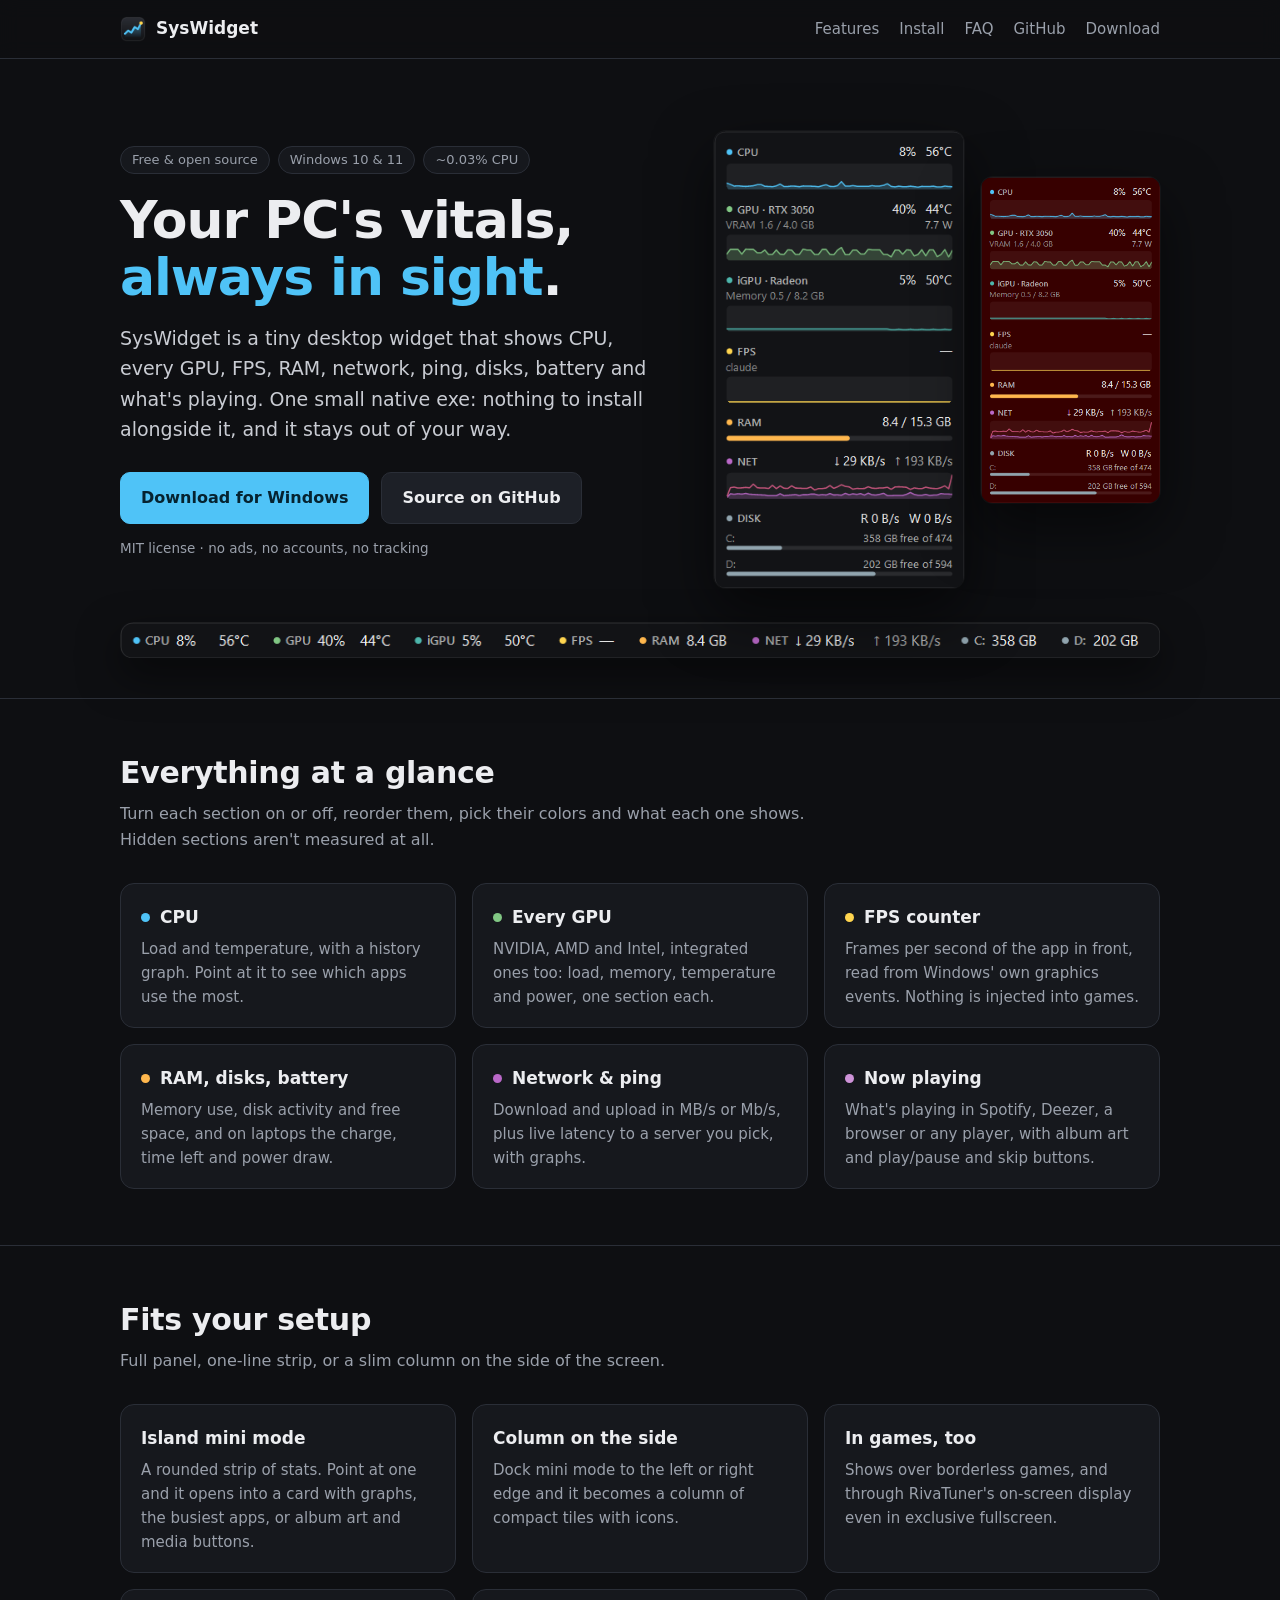
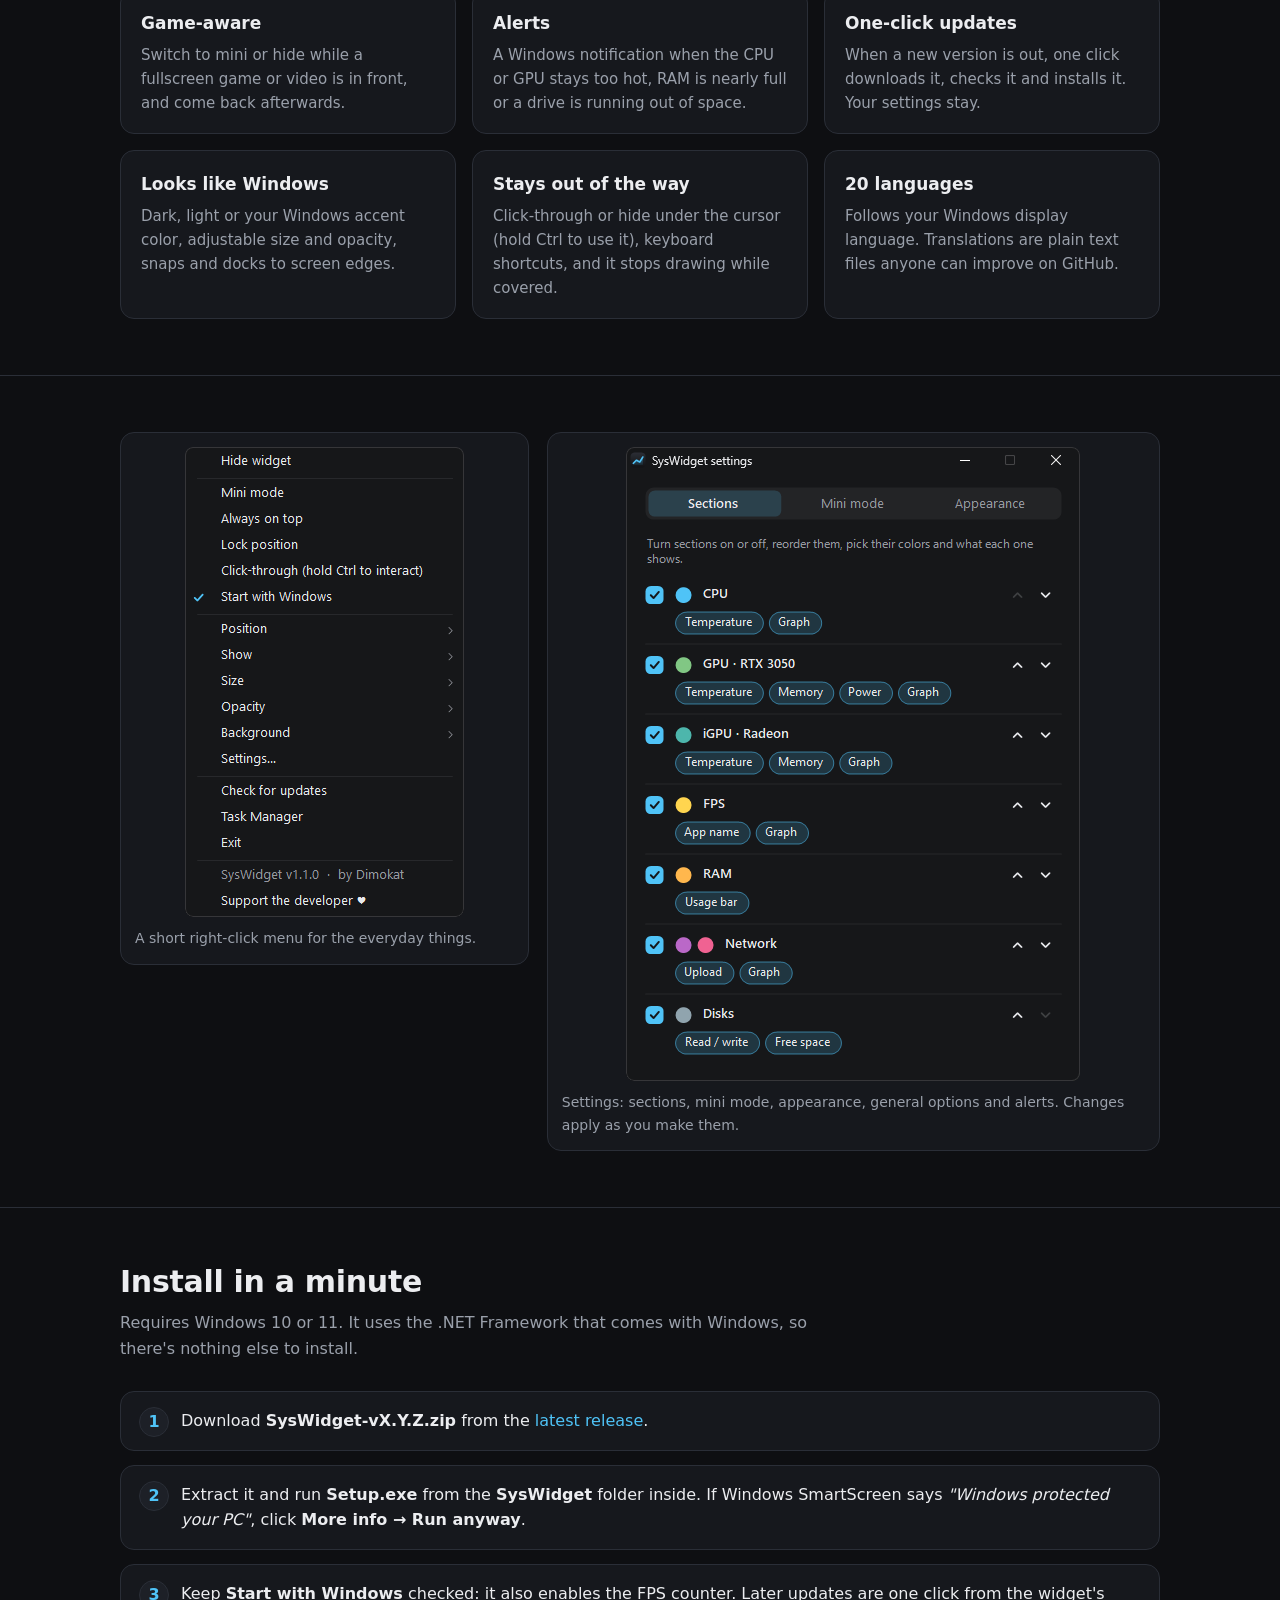
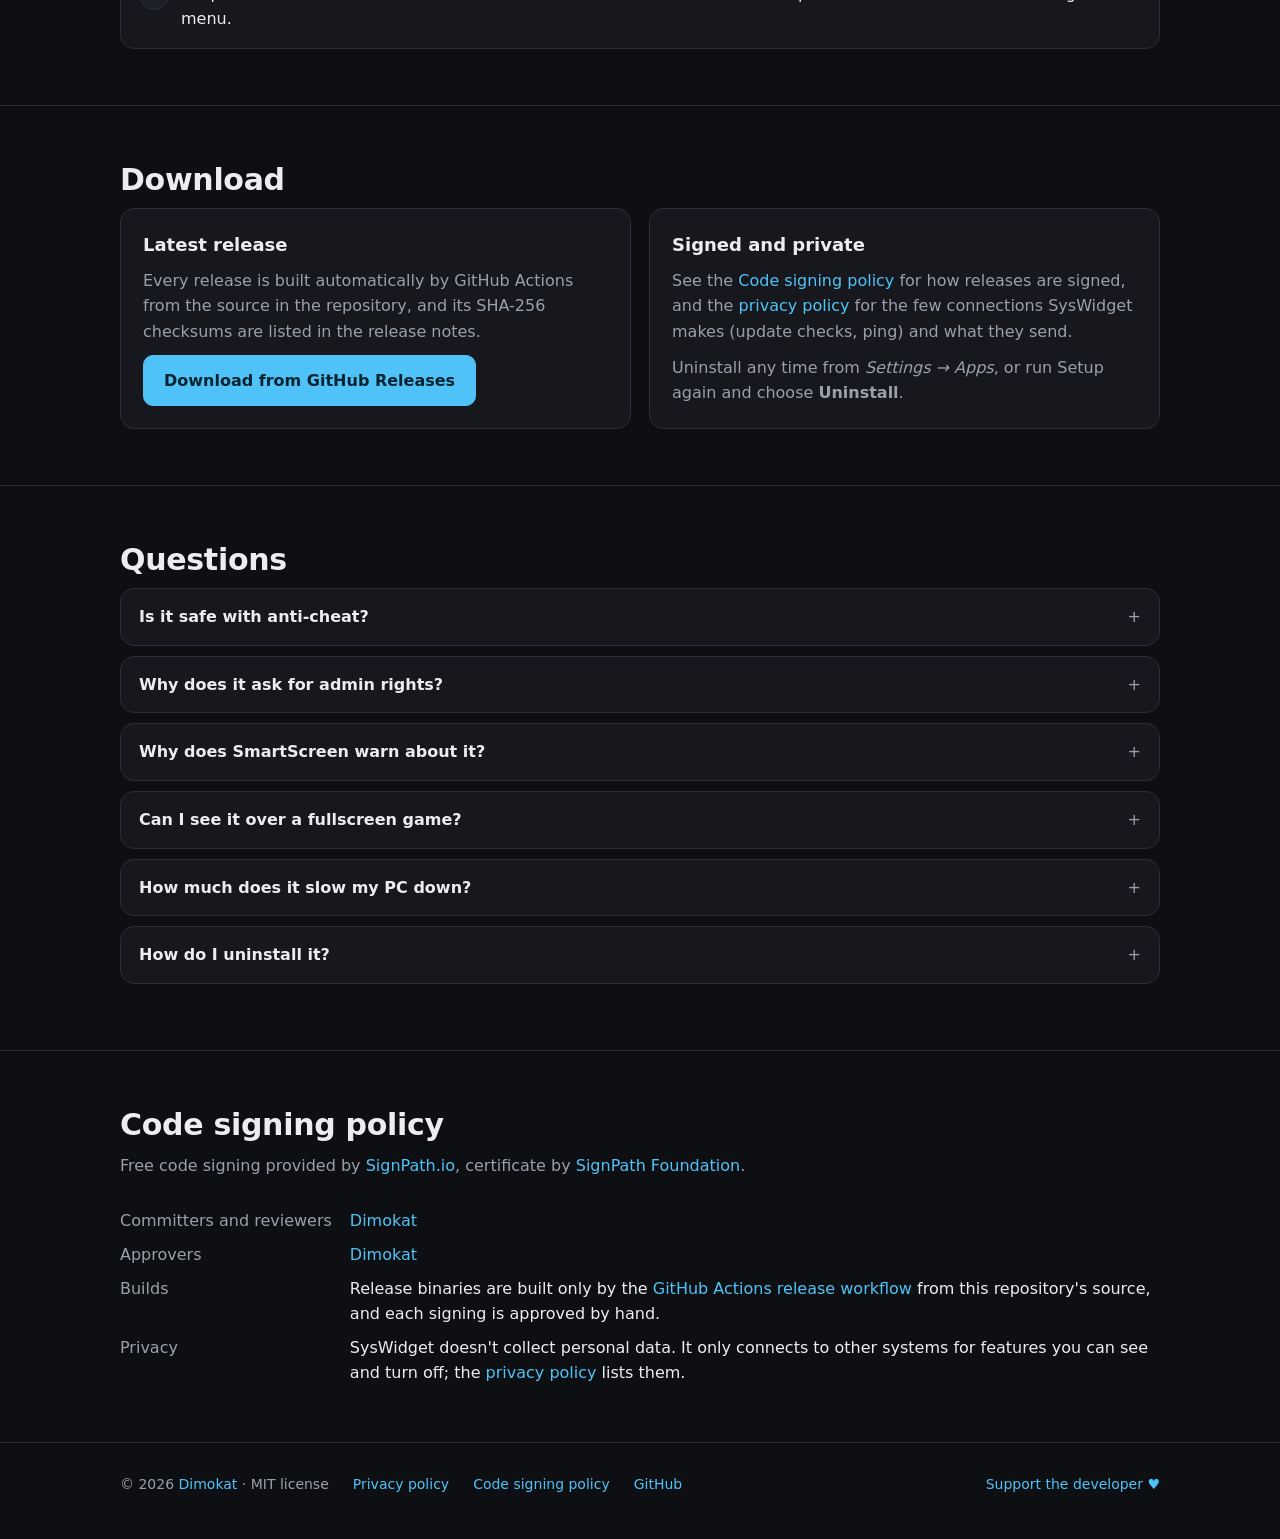
==== docs/index.html @ 56e91a50 "Add a homepage with privacy and code signing policies; drop the Defender note from the README - docs" ====
<!doctype html>
<html lang="en">
<head>
<meta charset="utf-8">
<meta name="viewport" content="width=device-width, initial-scale=1">
<title>SysWidget – free system monitor widget for Windows (CPU, GPU, FPS, RAM)</title>
<meta name="description" content="SysWidget is a free, open-source desktop widget for Windows 10 and 11 that shows CPU, every GPU, FPS, RAM, network, ping, disks, battery and what's playing. One small native exe, about 0.03% CPU.">
<link rel="canonical" href="https://dimokat.github.io/SysWidget/">
<link rel="icon" href="favicon.ico">
<meta property="og:type" content="website">
<meta property="og:site_name" content="SysWidget">
<meta property="og:title" content="SysWidget – free system monitor widget for Windows">
<meta property="og:description" content="CPU, GPU, FPS, RAM, network, ping, disks, battery and now playing in a tiny native widget. Free and open source.">
<meta property="og:url" content="https://dimokat.github.io/SysWidget/">
<meta property="og:image" content="https://dimokat.github.io/SysWidget/widget.png">
<meta name="twitter:card" content="summary_large_image">
<link rel="stylesheet" href="site.css">
<script type="application/ld+json">
{
  "@context": "https://schema.org",
  "@type": "SoftwareApplication",
  "name": "SysWidget",
  "description": "A free, open-source system monitor widget for Windows that shows CPU, GPU, FPS, RAM, network, ping, disks, battery and now playing.",
  "applicationCategory": "UtilitiesApplication",
  "operatingSystem": "Windows 10, Windows 11",
  "url": "https://dimokat.github.io/SysWidget/",
  "downloadUrl": "https://github.com/Dimokat/SysWidget/releases/latest",
  "softwareHelp": "https://github.com/Dimokat/SysWidget#readme",
  "license": "https://opensource.org/licenses/MIT",
  "author": { "@type": "Person", "name": "Dimokat", "url": "https://github.com/Dimokat" },
  "offers": { "@type": "Offer", "price": "0", "priceCurrency": "USD" },
  "image": "https://dimokat.github.io/SysWidget/widget.png"
}
</script>
</head>
<body>

<header class="top">
  <div class="wrap">
    <a class="brand" href="#"><img src="favicon.ico" alt="">SysWidget</a>
    <nav>
      <a href="#features">Features</a>
      <a class="opt" href="#install">Install</a>
      <a class="opt" href="#faq">FAQ</a>
      <a href="https://github.com/Dimokat/SysWidget">GitHub</a>
      <a href="#download">Download</a>
    </nav>
  </div>
</header>

<main>
<div class="hero">
  <div class="wrap">
    <div>
      <div class="eyebrow"><span>Free &amp; open source</span><span>Windows 10 &amp; 11</span><span>~0.03% CPU</span></div>
      <h1>Your PC's vitals, <em>always in sight</em>.</h1>
      <p class="lead">SysWidget is a tiny desktop widget that shows CPU, every GPU, FPS, RAM, network, ping, disks, battery and what's playing. One small native exe: nothing to install alongside it, and it stays out of your way.</p>
      <div class="cta">
        <a class="btn primary" href="https://github.com/Dimokat/SysWidget/releases/latest">Download for Windows</a>
        <a class="btn" href="https://github.com/Dimokat/SysWidget">Source on GitHub</a>
      </div>
      <p class="small" style="margin-top:14px">MIT license · no ads, no accounts, no tracking</p>
    </div>
    <div class="shots">
      <img class="a" src="widget.png" alt="SysWidget showing CPU, two GPUs, FPS, RAM, network and disks">
      <img class="b" src="widget-accent.png" alt="SysWidget using the Windows accent color as its background">
    </div>
  </div>
  <div class="wrap strip"><img src="mini.png" alt="Mini mode: all stats on a single line"></div>
</div>

<section id="features">
  <div class="wrap">
    <h2>Everything at a glance</h2>
    <p class="sub">Turn each section on or off, reorder them, pick their colors and what each one shows. Hidden sections aren't measured at all.</p>
    <div class="grid">
      <div class="card"><h3><span class="dot" style="background:var(--cpu)"></span>CPU</h3><p>Load and temperature, with a history graph. Point at it to see which apps use the most.</p></div>
      <div class="card"><h3><span class="dot" style="background:var(--gpu)"></span>Every GPU</h3><p>NVIDIA, AMD and Intel, integrated ones too: load, memory, temperature and power, one section each.</p></div>
      <div class="card"><h3><span class="dot" style="background:var(--fps)"></span>FPS counter</h3><p>Frames per second of the app in front, read from Windows' own graphics events. Nothing is injected into games.</p></div>
      <div class="card"><h3><span class="dot" style="background:var(--ram)"></span>RAM, disks, battery</h3><p>Memory use, disk activity and free space, and on laptops the charge, time left and power draw.</p></div>
      <div class="card"><h3><span class="dot" style="background:var(--net)"></span>Network &amp; ping</h3><p>Download and upload in MB/s or Mb/s, plus live latency to a server you pick, with graphs.</p></div>
      <div class="card"><h3><span class="dot" style="background:var(--media)"></span>Now playing</h3><p>What's playing in Spotify, Deezer, a browser or any player, with album art and play/pause and skip buttons.</p></div>
    </div>
  </div>
</section>

<section>
  <div class="wrap">
    <h2>Fits your setup</h2>
    <p class="sub">Full panel, one-line strip, or a slim column on the side of the screen.</p>
    <div class="grid">
      <div class="card"><h3>Island mini mode</h3><p>A rounded strip of stats. Point at one and it opens into a card with graphs, the busiest apps, or album art and media buttons.</p></div>
      <div class="card"><h3>Column on the side</h3><p>Dock mini mode to the left or right edge and it becomes a column of compact tiles with icons.</p></div>
      <div class="card"><h3>In games, too</h3><p>Shows over borderless games, and through RivaTuner's on-screen display even in exclusive fullscreen.</p></div>
      <div class="card"><h3>Game-aware</h3><p>Switch to mini or hide while a fullscreen game or video is in front, and come back afterwards.</p></div>
      <div class="card"><h3>Alerts</h3><p>A Windows notification when the CPU or GPU stays too hot, RAM is nearly full or a drive is running out of space.</p></div>
      <div class="card"><h3>One-click updates</h3><p>When a new version is out, one click downloads it, checks it and installs it. Your settings stay.</p></div>
      <div class="card"><h3>Looks like Windows</h3><p>Dark, light or your Windows accent color, adjustable size and opacity, snaps and docks to screen edges.</p></div>
      <div class="card"><h3>Stays out of the way</h3><p>Click-through or hide under the cursor (hold Ctrl to use it), keyboard shortcuts, and it stops drawing while covered.</p></div>
      <div class="card"><h3>20 languages</h3><p>Follows your Windows display language. Translations are plain text files anyone can improve on GitHub.</p></div>
    </div>
  </div>
</section>

<section>
  <div class="wrap gallery">
    <figure><img src="menu.png" alt="SysWidget's right-click menu"><figcaption>A short right-click menu for the everyday things.</figcaption></figure>
    <figure><img src="settings.png" alt="SysWidget settings: section order, colors and details"><figcaption>Settings: sections, mini mode, appearance, general options and alerts. Changes apply as you make them.</figcaption></figure>
  </div>
</section>

<section id="install">
  <div class="wrap">
    <h2>Install in a minute</h2>
    <p class="sub">Requires Windows 10 or 11. It uses the .NET Framework that comes with Windows, so there's nothing else to install.</p>
    <ol class="steps">
      <li>Download <b>SysWidget-vX.Y.Z.zip</b> from the <a href="https://github.com/Dimokat/SysWidget/releases/latest">latest release</a>.</li>
      <li>Extract it and run <b>Setup.exe</b> from the <b>SysWidget</b> folder inside. If Windows SmartScreen says <i>"Windows protected your PC"</i>, click <b>More info → Run anyway</b>.</li>
      <li>Keep <b>Start with Windows</b> checked: it also enables the FPS counter. Later updates are one click from the widget's menu.</li>
    </ol>
  </div>
</section>

<section id="download">
  <div class="wrap">
    <h2>Download</h2>
    <div class="download">
      <div class="box">
        <h3>Latest release</h3>
        <p>Every release is built automatically by GitHub Actions from the source in the repository, and its SHA-256 checksums are listed in the release notes.</p>
        <p><a class="btn primary" href="https://github.com/Dimokat/SysWidget/releases/latest">Download from GitHub Releases</a></p>
      </div>
      <div class="box">
        <h3>Signed and private</h3>
        <p>See the <a href="#code-signing-policy">Code signing policy</a> for how releases are signed, and the <a href="privacy.html">privacy policy</a> for the few connections SysWidget makes (update checks, ping) and what they send.</p>
        <p>Uninstall any time from <i>Settings → Apps</i>, or run Setup again and choose <b>Uninstall</b>.</p>
      </div>
    </div>
  </div>
</section>

<section id="faq">
  <div class="wrap">
    <h2>Questions</h2>
    <details><summary>Is it safe with anti-cheat?</summary><p>Yes. SysWidget never injects anything into games. The FPS counter reads the same Windows graphics events that Microsoft's PresentMon uses, and the in-game display goes through RivaTuner, which draws it.</p></details>
    <details><summary>Why does it ask for admin rights?</summary><p>Only the FPS counter needs them: Windows allows reading graphics events only for programs running as admin. With <b>Start with Windows</b> on, it starts through a scheduled task with highest privileges, so there's no prompt at sign-in.</p></details>
    <details><summary>Why does SmartScreen warn about it?</summary><p>SmartScreen warns about new downloads until they build up reputation or are code-signed. All the source code and the automated build are public on GitHub.</p></details>
    <details><summary>Can I see it over a fullscreen game?</summary><p>Over borderless or windowed fullscreen games, yes, with <b>Always on top</b>. For exclusive fullscreen, turn on <b>Show in games through RivaTuner</b> in Settings: it hands your stats to RivaTuner Statistics Server, which shows them in the game.</p></details>
    <details><summary>How much does it slow my PC down?</summary><p>About 0.03% CPU. It reads Windows' own performance counters, measures only what's shown, slows down on battery and stops drawing while it's covered.</p></details>
    <details><summary>How do I uninstall it?</summary><p>From <i>Settings → Apps</i> in Windows, or run Setup.exe again and choose <b>Uninstall</b>. You can also remove your settings there.</p></details>
  </div>
</section>

<section id="code-signing-policy" class="policy">
  <div class="wrap">
    <h2>Code signing policy</h2>
    <p class="sub">Free code signing provided by <a href="https://signpath.io">SignPath.io</a>, certificate by <a href="https://signpath.org">SignPath Foundation</a>.</p>
    <dl>
      <dt>Committers and reviewers</dt><dd><a href="https://github.com/Dimokat">Dimokat</a></dd>
      <dt>Approvers</dt><dd><a href="https://github.com/Dimokat">Dimokat</a></dd>
      <dt>Builds</dt><dd>Release binaries are built only by the <a href="https://github.com/Dimokat/SysWidget/blob/main/.github/workflows/release.yml">GitHub Actions release workflow</a> from this repository's source, and each signing is approved by hand.</dd>
      <dt>Privacy</dt><dd>SysWidget doesn't collect personal data. It only connects to other systems for features you can see and turn off; the <a href="privacy.html">privacy policy</a> lists them.</dd>
    </dl>
  </div>
</section>
</main>

<footer>
  <div class="wrap">
    <span>© 2026 <a href="https://github.com/Dimokat">Dimokat</a> · MIT license</span>
    <a href="privacy.html">Privacy policy</a>
    <a href="#code-signing-policy">Code signing policy</a>
    <a href="https://github.com/Dimokat/SysWidget">GitHub</a>
    <a class="sp" href="https://send.monobank.ua/jar/125L2LfHgy">Support the developer ♥</a>
  </div>
</footer>

</body>
</html>
---- docs/site.css ----
/* SysWidget homepage. No external fonts, scripts or trackers: everything is in this repo. */
:root {
  --bg: #0e0f12;
  --panel: #16181d;
  --raised: #1d2027;
  --line: #2a2e37;
  --ink: #ecedf0;
  --dim: #9aa0ab;
  --accent: #4fc3f7;
  --accent-ink: #062330;
  --cpu: #4fc3f7; --gpu: #81c784; --ram: #ffb74d; --net: #ba68c8; --fps: #ffd54f; --media: #ce93d8;
  --radius: 14px;
  --font: "Segoe UI Variable Text", "Segoe UI", system-ui, -apple-system, "Helvetica Neue", Arial, sans-serif;
  --display: "Segoe UI Variable Display", "Segoe UI", system-ui, -apple-system, "Helvetica Neue", Arial, sans-serif;
}
* { box-sizing: border-box; }
html { scroll-behavior: smooth; }
body { margin: 0; background: var(--bg); color: var(--ink); font: 16px/1.6 var(--font); -webkit-font-smoothing: antialiased; }
a { color: var(--accent); text-decoration: none; }
a:hover { text-decoration: underline; }
img { max-width: 100%; height: auto; display: block; }
code { font: 0.92em Consolas, "Cascadia Mono", monospace; background: var(--raised); border: 1px solid var(--line); border-radius: 6px; padding: 0.05em 0.35em; }
.wrap { max-width: 1080px; margin: 0 auto; padding: 0 20px; }

/* top bar */
.top { position: sticky; top: 0; z-index: 5; background: rgba(14, 15, 18, 0.86); backdrop-filter: blur(10px); border-bottom: 1px solid var(--line); }
.top .wrap { display: flex; align-items: center; gap: 22px; height: 58px; }
.brand { display: flex; align-items: center; gap: 10px; color: var(--ink); font-weight: 600; font-size: 17px; }
.brand:hover { text-decoration: none; }
.brand img { width: 26px; height: 26px; }
.top nav { margin-left: auto; display: flex; gap: 20px; font-size: 15px; }
.top nav a { color: var(--dim); }
.top nav a:hover { color: var(--ink); text-decoration: none; }

/* hero */
.hero { padding: 72px 0 40px; }
.hero .wrap { display: grid; grid-template-columns: 1.1fr 0.9fr; gap: 48px; align-items: center; }
.eyebrow { display: inline-flex; gap: 8px; flex-wrap: wrap; font-size: 13px; color: var(--dim); margin-bottom: 18px; }
.eyebrow span { border: 1px solid var(--line); border-radius: 999px; padding: 3px 11px; background: var(--panel); }
h1 { font: 700 clamp(34px, 5vw, 52px)/1.08 var(--display); margin: 0 0 18px; letter-spacing: -0.02em; }
h1 em { font-style: normal; color: var(--accent); }
.lead { font-size: 19px; color: #c9ccd3; margin: 0 0 28px; max-width: 34em; }
.cta { display: flex; gap: 12px; flex-wrap: wrap; align-items: center; }
.btn { display: inline-flex; align-items: center; gap: 9px; padding: 12px 20px; border-radius: 10px; font-weight: 600; border: 1px solid var(--line); color: var(--ink); background: var(--raised); }
.btn:hover { text-decoration: none; border-color: #3a3f4b; }
.btn.primary { background: var(--accent); color: var(--accent-ink); border-color: var(--accent); }
.btn.primary:hover { background: #74d0f9; }
.small { font-size: 13.5px; color: var(--dim); }
.shots { position: relative; display: flex; gap: 4%; align-items: flex-start; justify-content: center; }
.shots img { border-radius: 12px; box-shadow: 0 24px 60px rgba(0, 0, 0, 0.55), 0 0 0 1px rgba(255, 255, 255, 0.04); }
.shots .a { width: 56%; min-width: 0; }
.shots .b { width: 40%; min-width: 0; margin-top: 46px; }
.hero .wrap.strip { display: block; margin-top: 34px; }
.strip img { width: 100%; border-radius: 10px; box-shadow: 0 16px 40px rgba(0, 0, 0, 0.5); }

/* sections */
section { padding: 56px 0; border-top: 1px solid var(--line); }
h2 { font: 650 30px/1.2 var(--display); margin: 0 0 10px; letter-spacing: -0.01em; }
.sub { color: var(--dim); margin: 0 0 30px; max-width: 46em; }
.grid { display: grid; grid-template-columns: repeat(3, 1fr); gap: 16px; }
.card { background: var(--panel); border: 1px solid var(--line); border-radius: var(--radius); padding: 20px 20px 18px; }
.card h3 { margin: 0 0 6px; font-size: 17px; display: flex; align-items: center; gap: 10px; }
.card p { margin: 0; color: var(--dim); font-size: 15px; }
.dot { width: 9px; height: 9px; border-radius: 50%; flex: none; }
.gallery { display: grid; grid-template-columns: 0.8fr 1.2fr; gap: 18px; align-items: start; }
.gallery figure { margin: 0; background: var(--panel); border: 1px solid var(--line); border-radius: var(--radius); padding: 14px; }
.gallery figcaption { color: var(--dim); font-size: 14px; margin-top: 10px; }
.gallery img { border-radius: 8px; margin: 0 auto; }
ol.steps { counter-reset: s; list-style: none; padding: 0; margin: 0; display: grid; gap: 14px; }
ol.steps li { counter-increment: s; background: var(--panel); border: 1px solid var(--line); border-radius: var(--radius); padding: 16px 18px 16px 60px; position: relative; }
ol.steps li::before { content: counter(s); position: absolute; left: 18px; top: 15px; width: 28px; height: 28px; border-radius: 50%; background: var(--raised); border: 1px solid var(--line); display: grid; place-items: center; font-weight: 700; color: var(--accent); }
.download { display: grid; grid-template-columns: 1fr 1fr; gap: 18px; }
.box { background: var(--panel); border: 1px solid var(--line); border-radius: var(--radius); padding: 22px; }
.box h3 { margin: 0 0 8px; font-size: 18px; }
.box p { margin: 0 0 10px; color: var(--dim); }
.box p:last-child { margin-bottom: 0; }
details { background: var(--panel); border: 1px solid var(--line); border-radius: var(--radius); padding: 0 18px; margin-bottom: 10px; }
summary { cursor: pointer; padding: 15px 0; font-weight: 600; list-style: none; }
summary::-webkit-details-marker { display: none; }
summary::after { content: "+"; float: right; color: var(--dim); font-weight: 400; }
details[open] summary::after { content: "\2212"; }
details p { margin: 0 0 16px; color: var(--dim); }
.policy dl { margin: 0; display: grid; grid-template-columns: max-content 1fr; gap: 8px 18px; }
.policy dt { color: var(--dim); }
.policy dd { margin: 0; }
footer { border-top: 1px solid var(--line); padding: 30px 0 44px; color: var(--dim); font-size: 14px; }
footer .wrap { display: flex; flex-wrap: wrap; gap: 10px 24px; align-items: center; }
footer .sp { margin-left: auto; }

/* privacy page */
.doc { max-width: 760px; padding: 56px 20px 40px; margin: 0 auto; }
.doc h1 { font-size: 38px; }
.doc h2 { font-size: 22px; margin-top: 34px; }
.doc p, .doc li { color: #c9ccd3; }
.doc ul { padding-left: 22px; }
.doc li { margin-bottom: 8px; }

@media (max-width: 860px) {
  .hero { padding-top: 44px; }
  .hero .wrap, .gallery, .download { grid-template-columns: 1fr; }
  .grid { grid-template-columns: 1fr 1fr; }
  .top nav a.opt { display: none; }
}
@media (max-width: 560px) {
  .grid { grid-template-columns: 1fr; }
  .top nav { gap: 14px; font-size: 14px; }
  .policy dl { grid-template-columns: 1fr; gap: 2px; }
  .policy dd { margin-bottom: 10px; }
  footer .sp { margin-left: 0; }
}
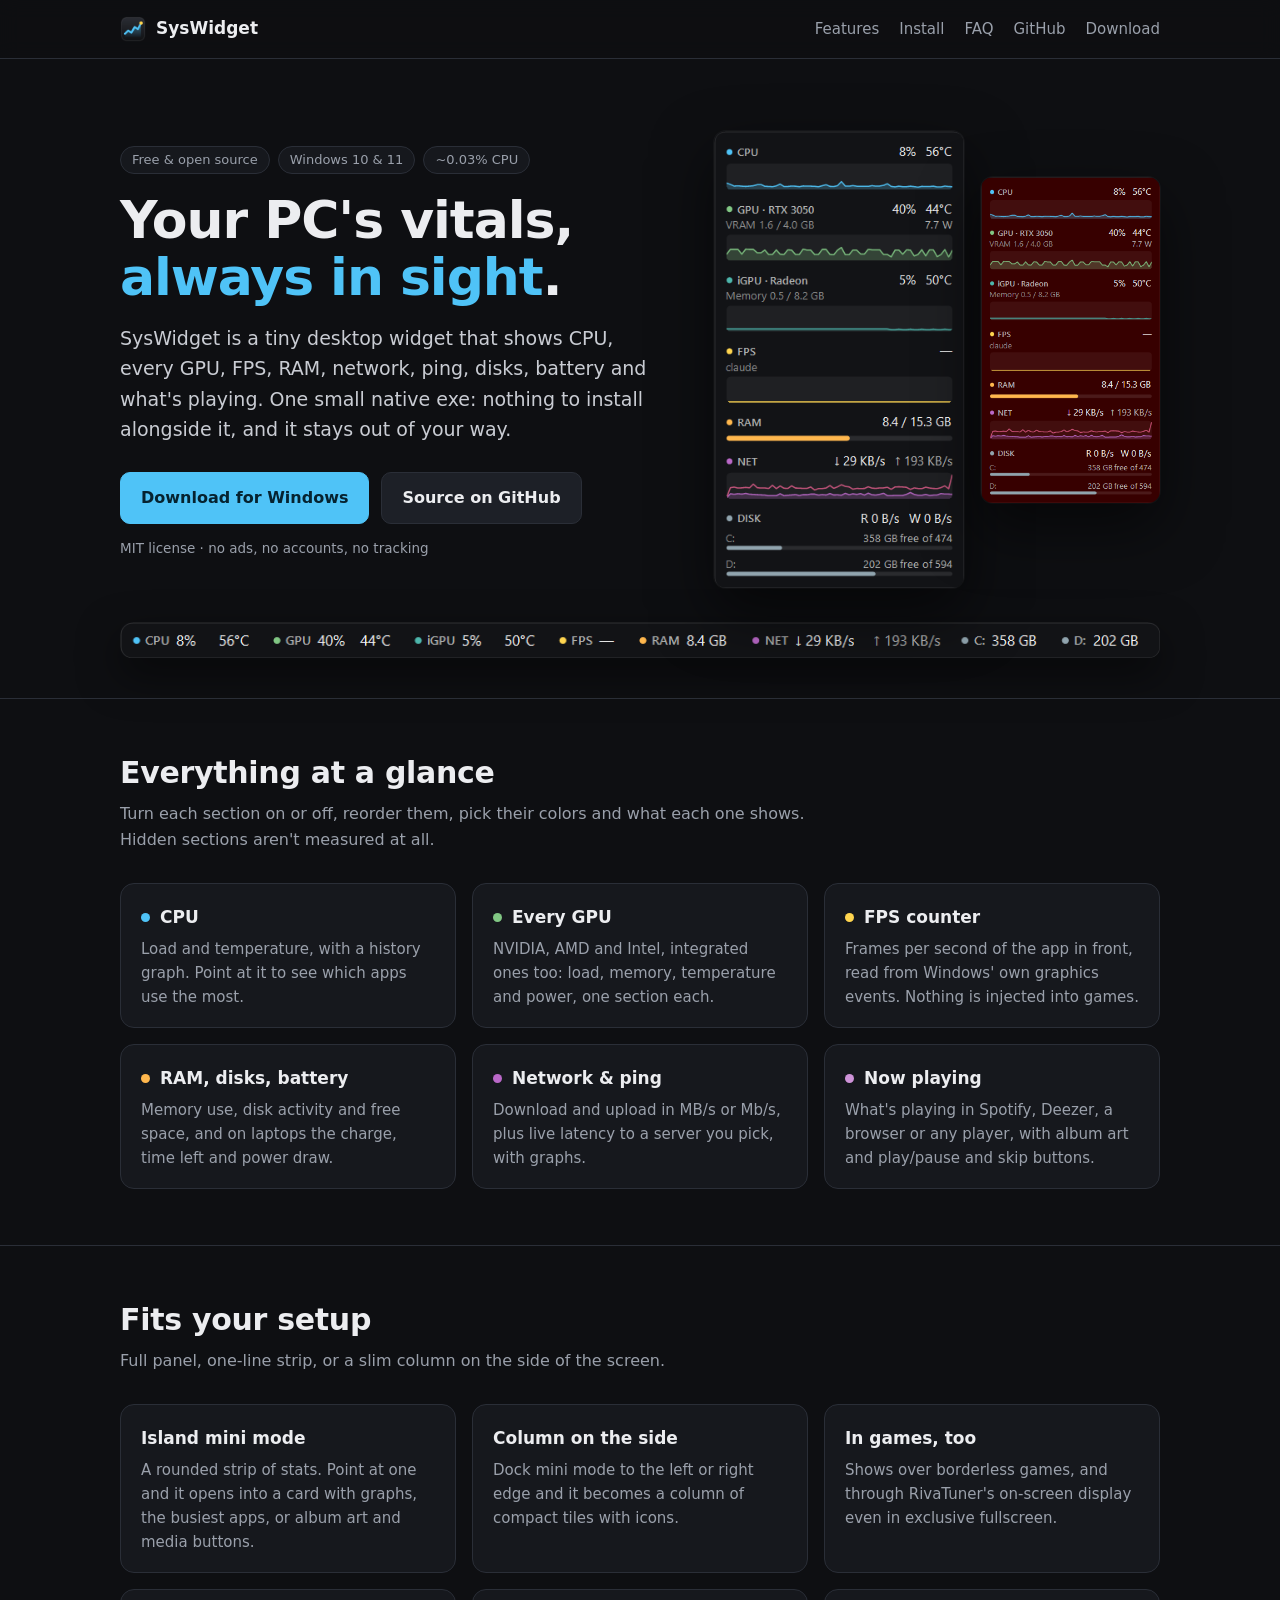
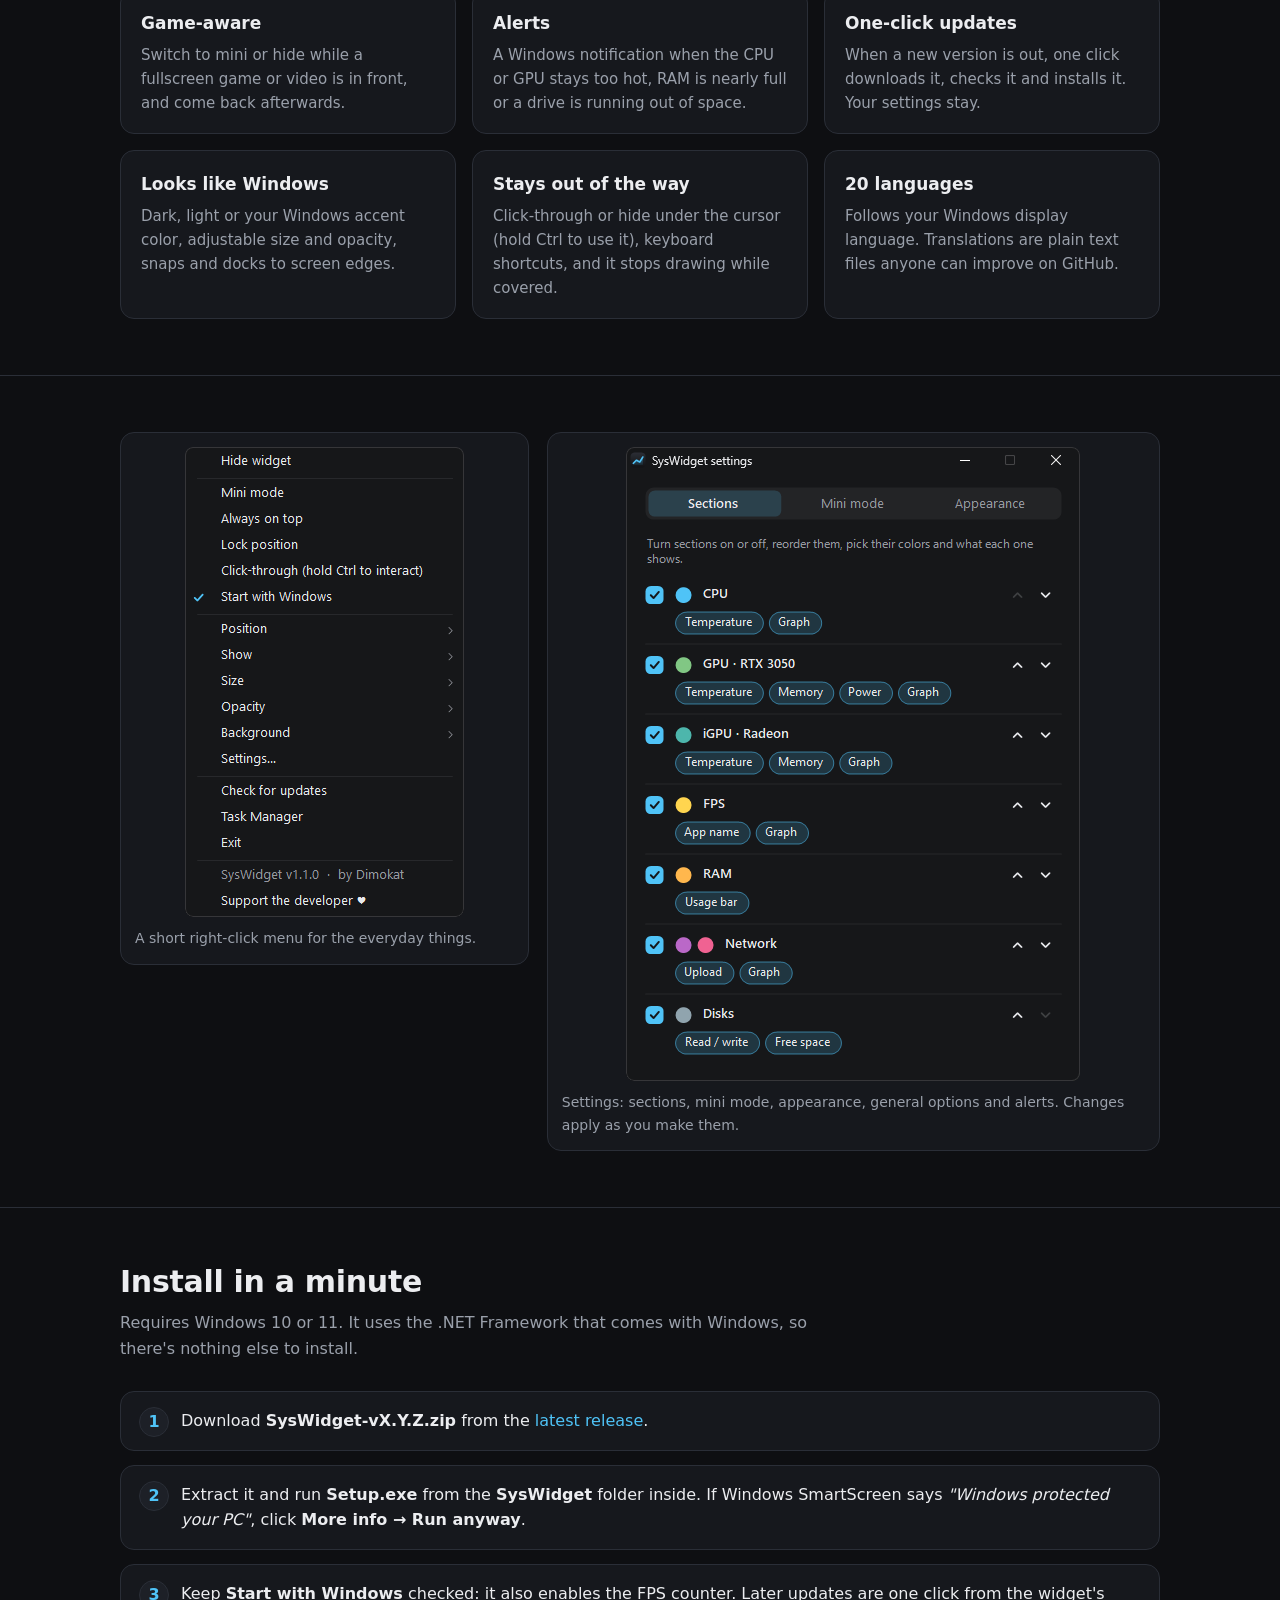
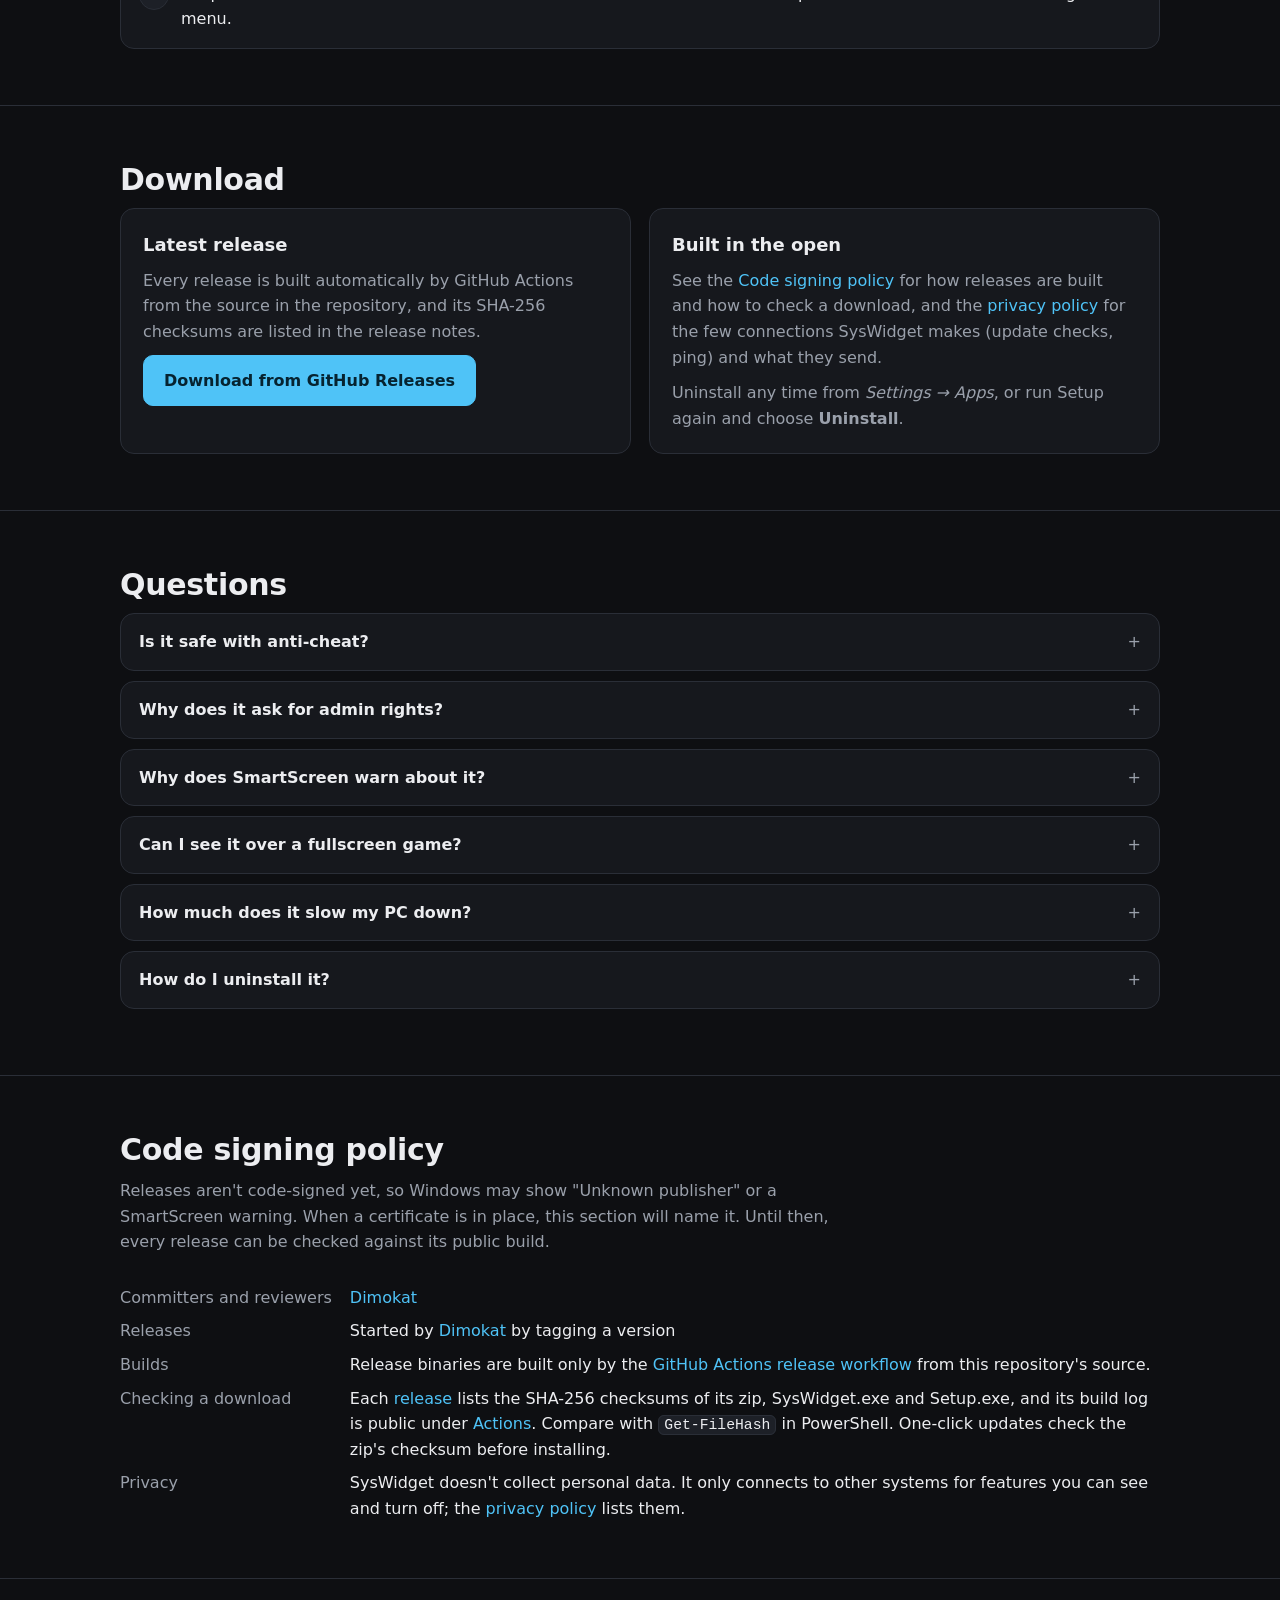
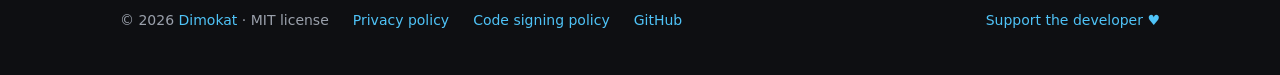
==== commit 0bed9188: "Homepage: code signing policy without SignPath until releases are signed Says releases aren't signed" ====
--- a/docs/index.html
+++ b/docs/index.html
@@ -5,6 +5,7 @@
 <meta name="viewport" content="width=device-width, initial-scale=1">
 <title>SysWidget – free system monitor widget for Windows (CPU, GPU, FPS, RAM)</title>
 <meta name="description" content="SysWidget is a free, open-source desktop widget for Windows 10 and 11 that shows CPU, every GPU, FPS, RAM, network, ping, disks, battery and what's playing. One small native exe, about 0.03% CPU.">
+<meta name="google-site-verification" content="p8hsI1Sp7bg6Uz8SQ_zTuYaq30LCVC33C7e0LCbC57w">
 <link rel="canonical" href="https://dimokat.github.io/SysWidget/">
 <link rel="icon" href="favicon.ico">
 <meta property="og:type" content="website">
@@ -131,8 +132,8 @@
         <p><a class="btn primary" href="https://github.com/Dimokat/SysWidget/releases/latest">Download from GitHub Releases</a></p>
       </div>
       <div class="box">
-        <h3>Signed and private</h3>
-        <p>See the <a href="#code-signing-policy">Code signing policy</a> for how releases are signed, and the <a href="privacy.html">privacy policy</a> for the few connections SysWidget makes (update checks, ping) and what they send.</p>
+        <h3>Built in the open</h3>
+        <p>See the <a href="#code-signing-policy">Code signing policy</a> for how releases are built and how to check a download, and the <a href="privacy.html">privacy policy</a> for the few connections SysWidget makes (update checks, ping) and what they send.</p>
         <p>Uninstall any time from <i>Settings → Apps</i>, or run Setup again and choose <b>Uninstall</b>.</p>
       </div>
     </div>
@@ -154,11 +155,12 @@
 <section id="code-signing-policy" class="policy">
   <div class="wrap">
     <h2>Code signing policy</h2>
-    <p class="sub">Free code signing provided by <a href="https://signpath.io">SignPath.io</a>, certificate by <a href="https://signpath.org">SignPath Foundation</a>.</p>
+    <p class="sub">Releases aren't code-signed yet, so Windows may show "Unknown publisher" or a SmartScreen warning. When a certificate is in place, this section will name it. Until then, every release can be checked against its public build.</p>
     <dl>
       <dt>Committers and reviewers</dt><dd><a href="https://github.com/Dimokat">Dimokat</a></dd>
-      <dt>Approvers</dt><dd><a href="https://github.com/Dimokat">Dimokat</a></dd>
-      <dt>Builds</dt><dd>Release binaries are built only by the <a href="https://github.com/Dimokat/SysWidget/blob/main/.github/workflows/release.yml">GitHub Actions release workflow</a> from this repository's source, and each signing is approved by hand.</dd>
+      <dt>Releases</dt><dd>Started by <a href="https://github.com/Dimokat">Dimokat</a> by tagging a version</dd>
+      <dt>Builds</dt><dd>Release binaries are built only by the <a href="https://github.com/Dimokat/SysWidget/blob/main/.github/workflows/release.yml">GitHub Actions release workflow</a> from this repository's source.</dd>
+      <dt>Checking a download</dt><dd>Each <a href="https://github.com/Dimokat/SysWidget/releases">release</a> lists the SHA-256 checksums of its zip, SysWidget.exe and Setup.exe, and its build log is public under <a href="https://github.com/Dimokat/SysWidget/actions/workflows/release.yml">Actions</a>. Compare with <code>Get-FileHash</code> in PowerShell. One-click updates check the zip's checksum before installing.</dd>
       <dt>Privacy</dt><dd>SysWidget doesn't collect personal data. It only connects to other systems for features you can see and turn off; the <a href="privacy.html">privacy policy</a> lists them.</dd>
     </dl>
   </div>
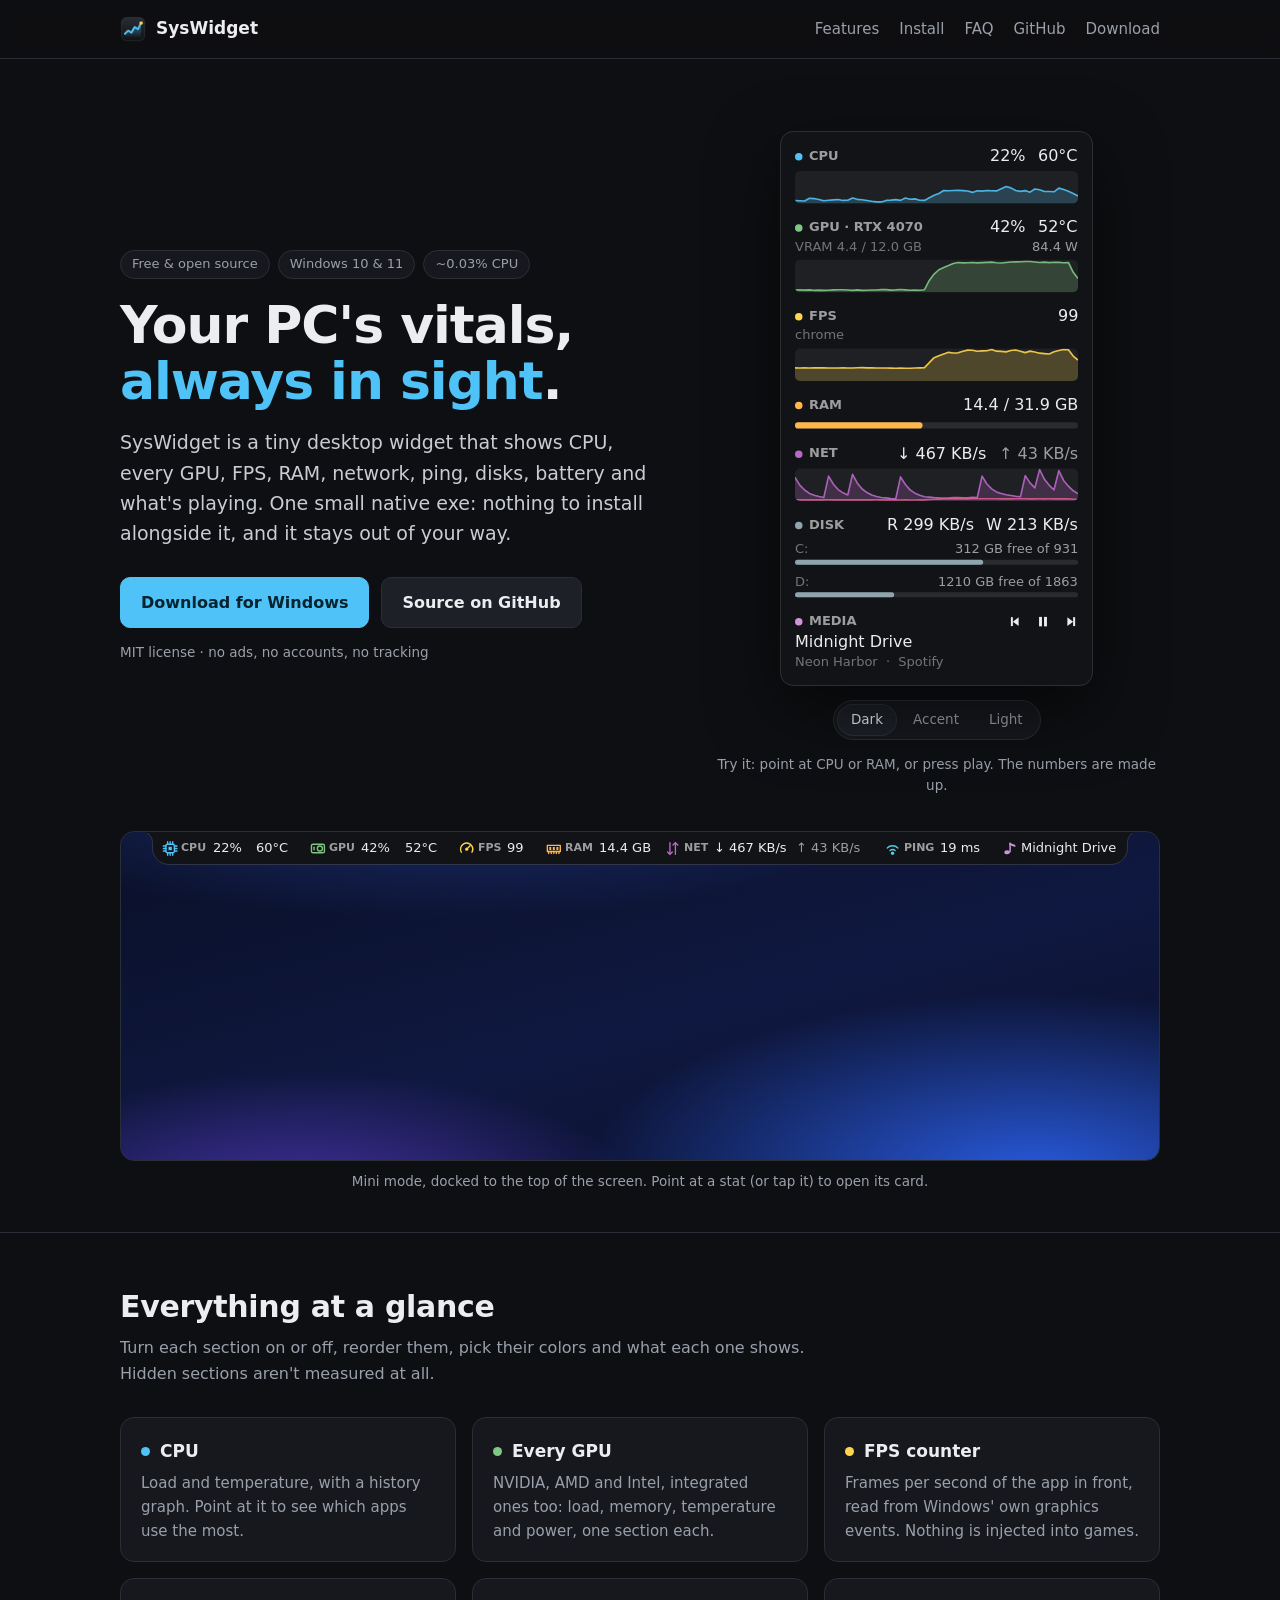
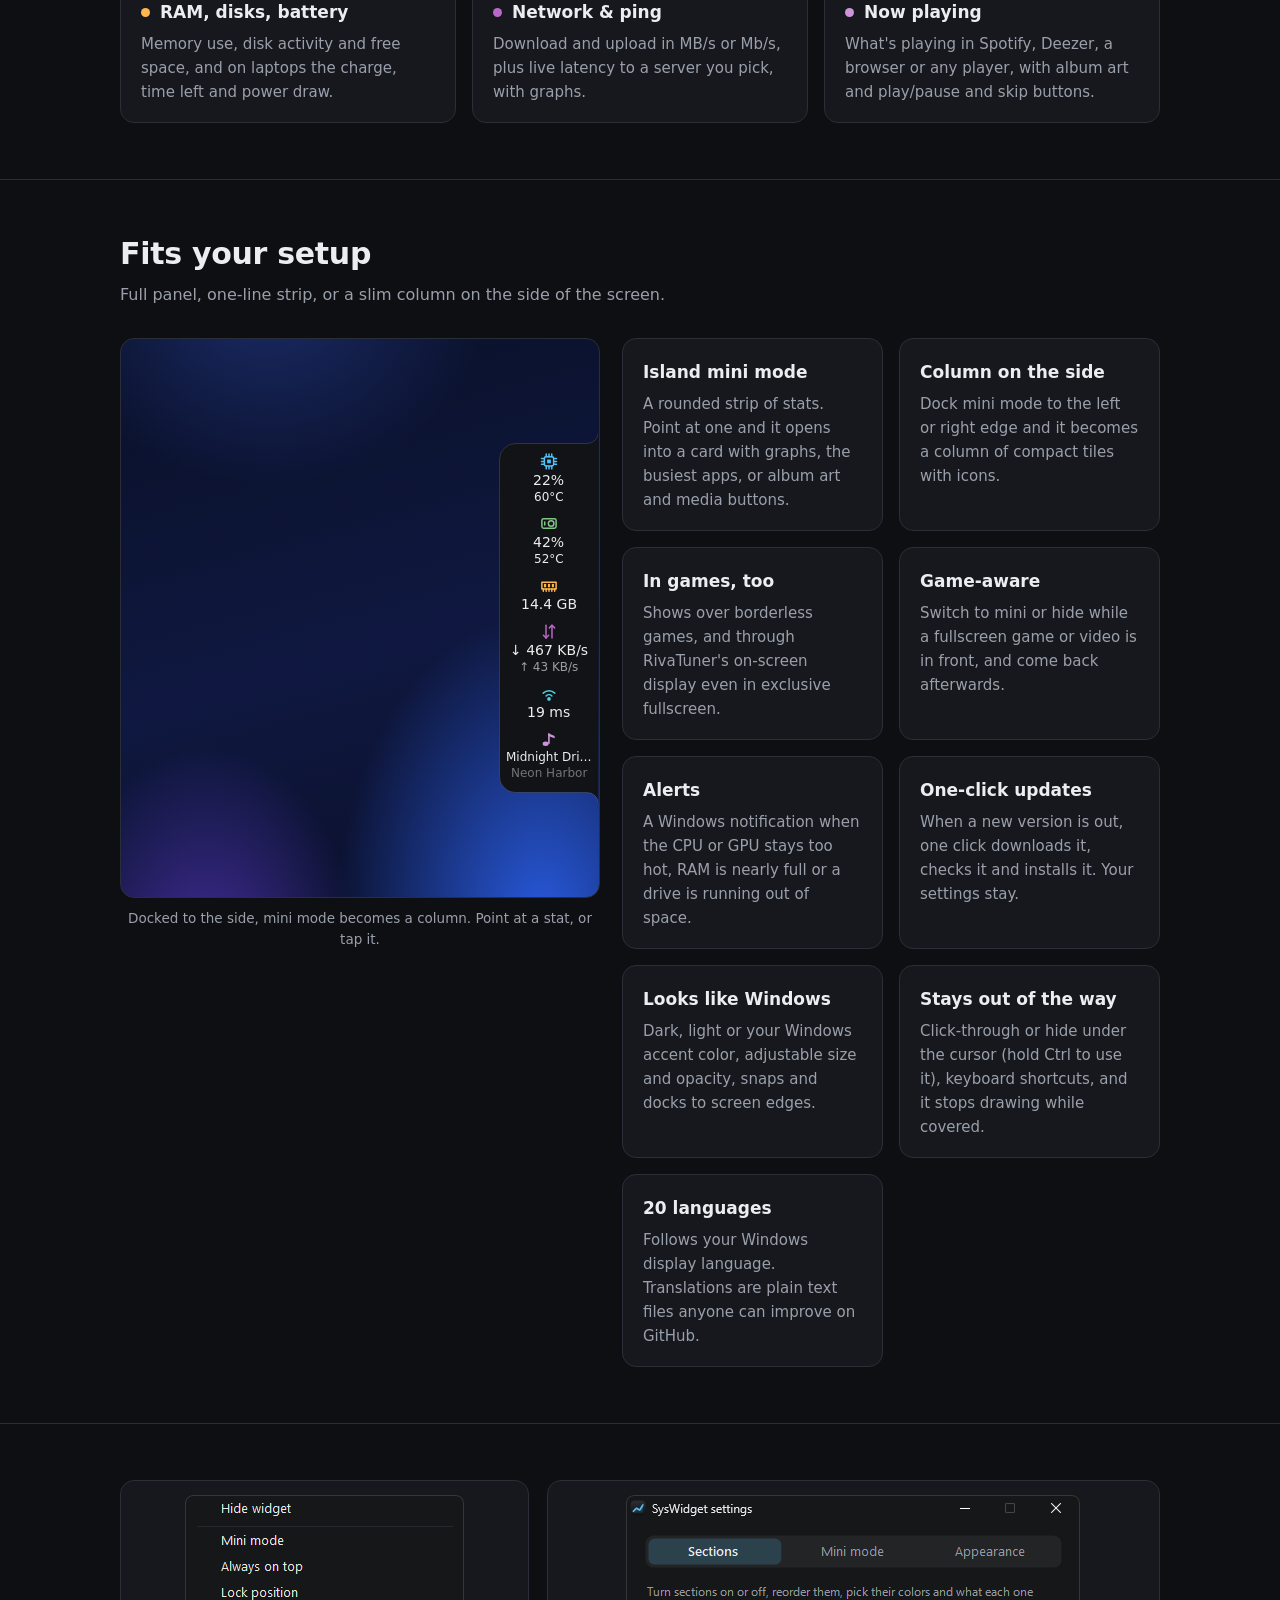
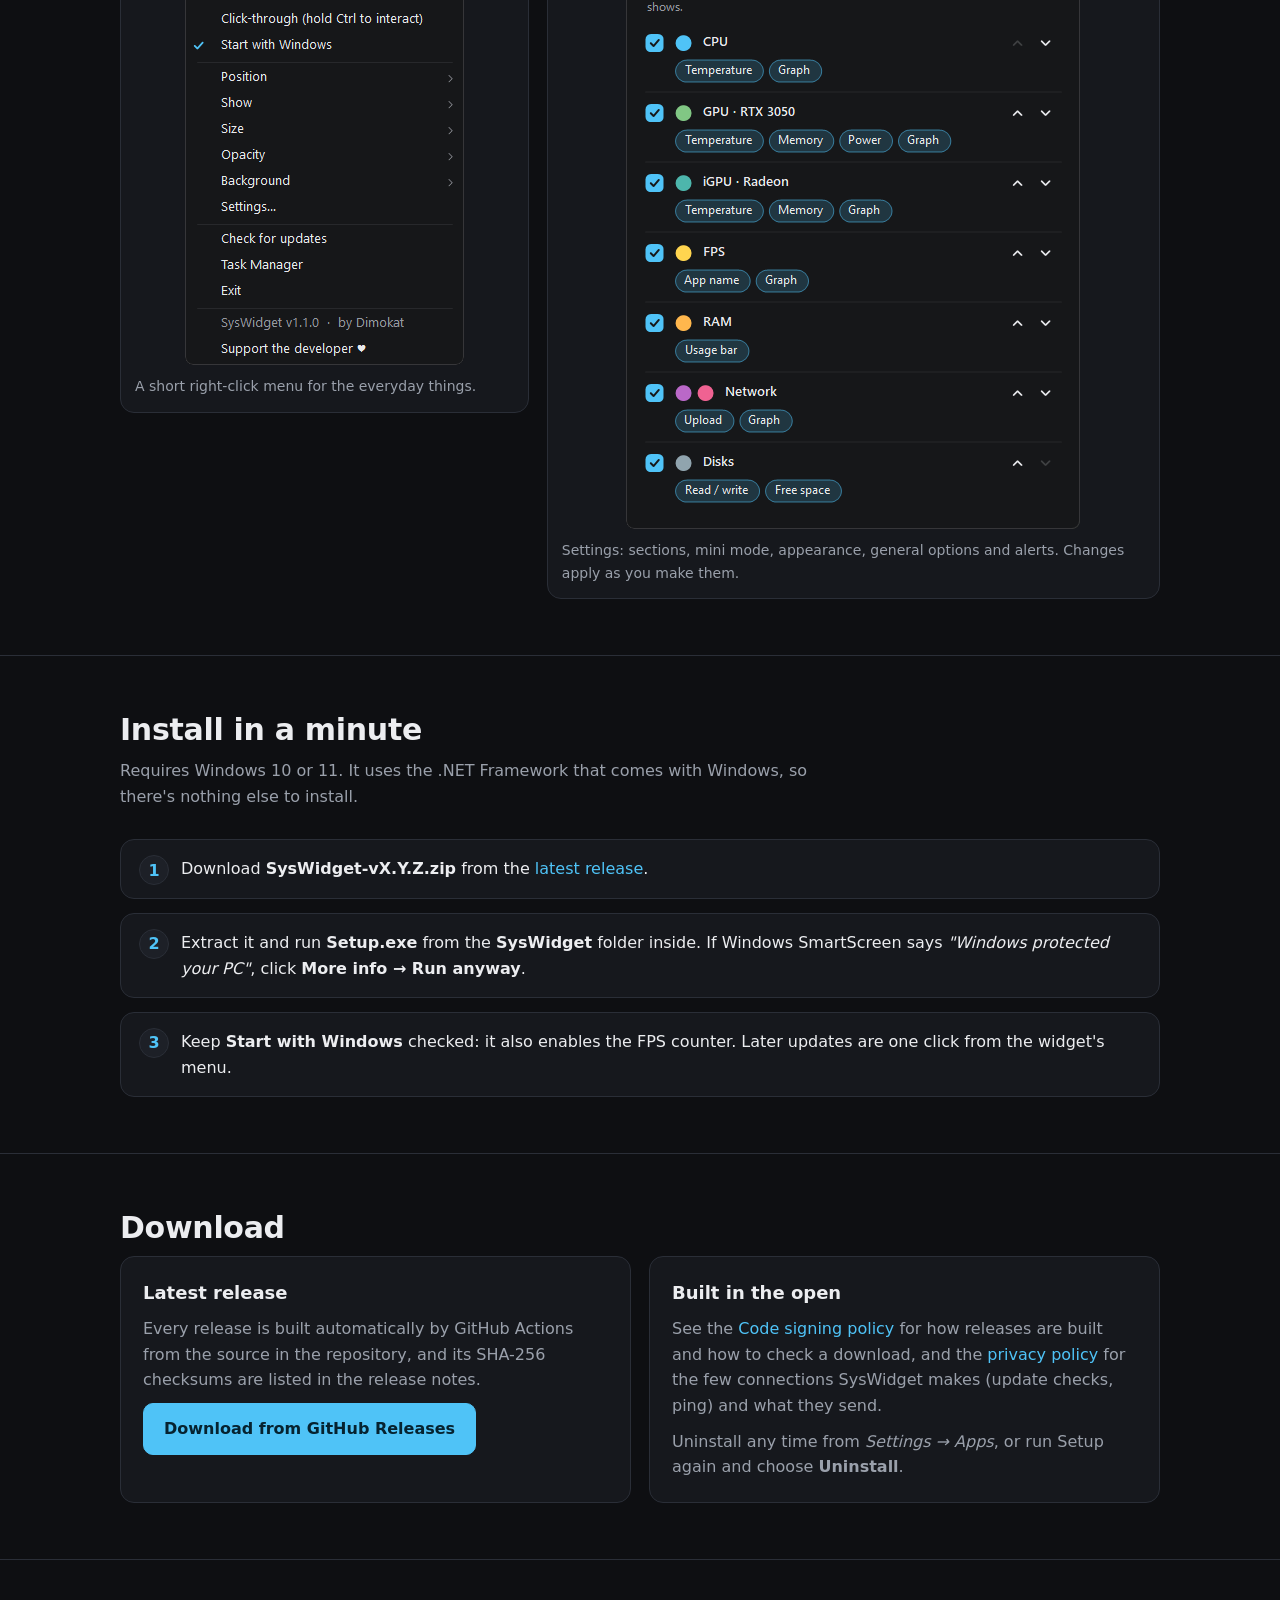
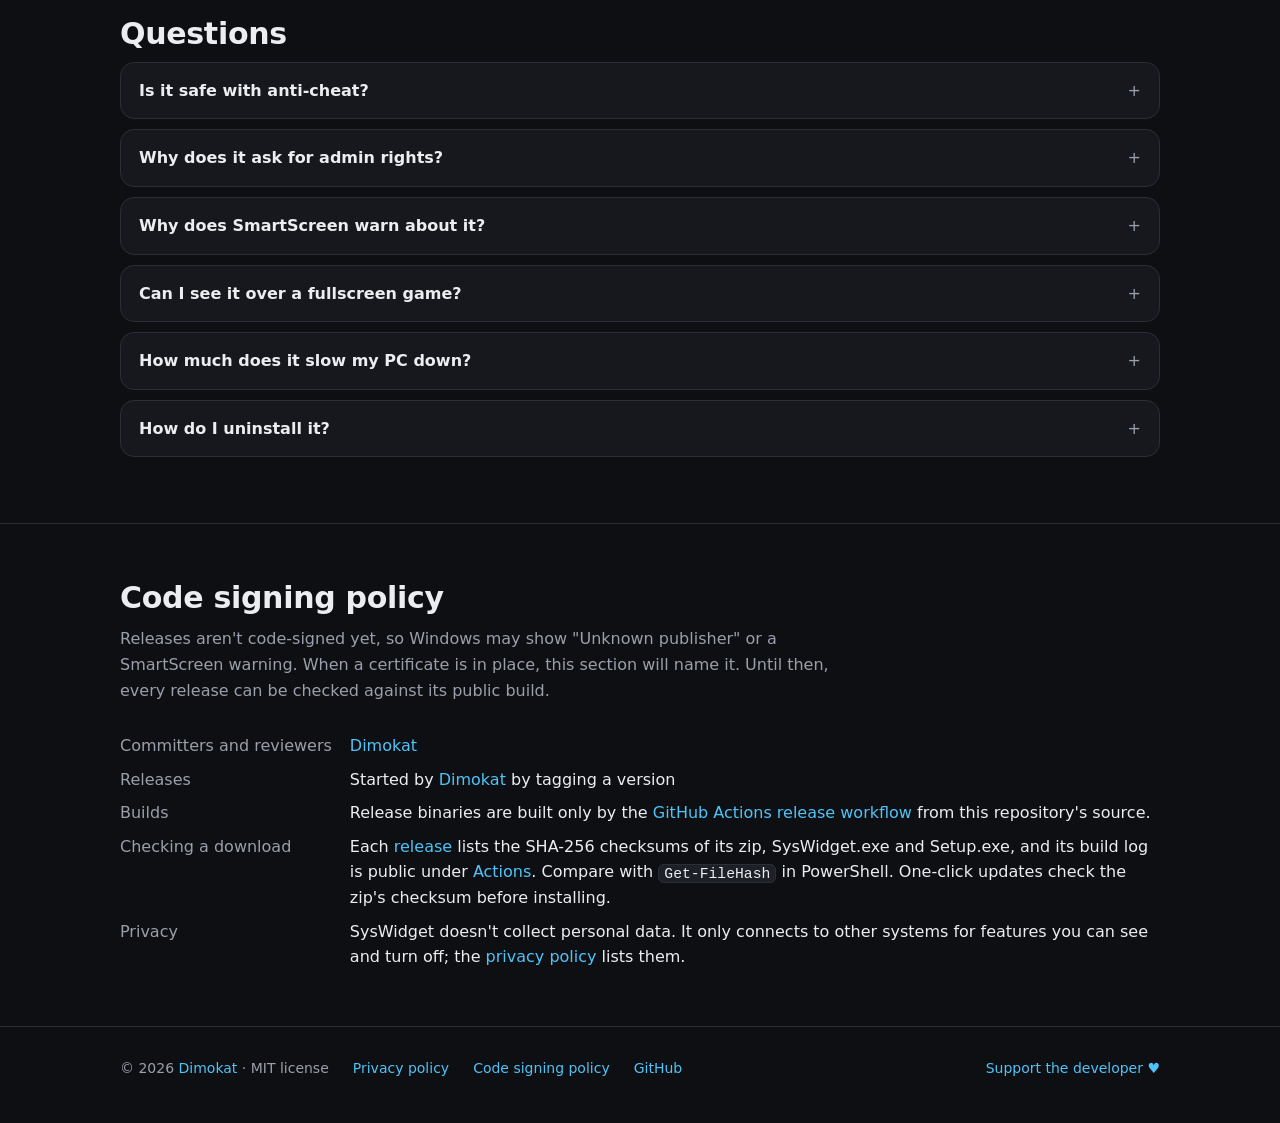
==== commit 32d21ce0: "Homepage: live demos of the panel, the island row and the column The widget's drawing code ported to" ====
--- a/docs/index.html
+++ b/docs/index.html
@@ -62,12 +62,24 @@
       </div>
       <p class="small" style="margin-top:14px">MIT license · no ads, no accounts, no tracking</p>
     </div>
-    <div class="shots">
-      <img class="a" src="widget.png" alt="SysWidget showing CPU, two GPUs, FPS, RAM, network and disks">
-      <img class="b" src="widget-accent.png" alt="SysWidget using the Windows accent color as its background">
-    </div>
-  </div>
-  <div class="wrap strip"><img src="mini.png" alt="Mini mode: all stats on a single line"></div>
+    <div class="demo-full" data-demo="full">
+      <div class="sw-stage" data-sections="cpu gpu:0 fps ram net disk media">
+        <img src="widget.png" width="300" height="548" alt="SysWidget showing CPU, two GPUs, FPS, RAM, network and disks">
+      </div>
+      <div class="themes" role="group" aria-label="Panel color">
+        <button type="button" data-theme-pick="0" aria-pressed="true">Dark</button>
+        <button type="button" data-theme-pick="1" aria-pressed="false">Accent</button>
+        <button type="button" data-theme-pick="2" aria-pressed="false">Light</button>
+      </div>
+      <p class="demo-note">Try it: point at CPU or RAM, or press play. The numbers are made up.</p>
+    </div>
+  </div>
+  <div class="wrap strip">
+    <div class="island-stage" data-demo="row" data-sections="cpu gpu:0 fps ram net ping media">
+      <img src="mini.png" alt="Mini mode: all stats on a single line">
+    </div>
+    <p class="demo-note">Mini mode, docked to the top of the screen. Point at a stat (or tap it) to open its card.</p>
+  </div>
 </div>
 
 <section id="features">
@@ -89,6 +101,11 @@
   <div class="wrap">
     <h2>Fits your setup</h2>
     <p class="sub">Full panel, one-line strip, or a slim column on the side of the screen.</p>
+    <div class="setup">
+    <figure class="column-demo">
+      <div class="island-stage tall" data-demo="column" data-sections="cpu gpu:0 ram net ping media"></div>
+      <figcaption class="demo-note">Docked to the side, mini mode becomes a column. Point at a stat, or tap it.</figcaption>
+    </figure>
     <div class="grid">
       <div class="card"><h3>Island mini mode</h3><p>A rounded strip of stats. Point at one and it opens into a card with graphs, the busiest apps, or album art and media buttons.</p></div>
       <div class="card"><h3>Column on the side</h3><p>Dock mini mode to the left or right edge and it becomes a column of compact tiles with icons.</p></div>
@@ -100,6 +117,7 @@
       <div class="card"><h3>Stays out of the way</h3><p>Click-through or hide under the cursor (hold Ctrl to use it), keyboard shortcuts, and it stops drawing while covered.</p></div>
       <div class="card"><h3>20 languages</h3><p>Follows your Windows display language. Translations are plain text files anyone can improve on GitHub.</p></div>
     </div>
+    </div>
   </div>
 </section>
 
@@ -177,5 +195,6 @@
   </div>
 </footer>
 
+<script src="demo.js" defer></script>
 </body>
 </html>
--- a/docs/site.css
+++ b/docs/site.css
@@ -53,6 +53,38 @@
 .hero .wrap.strip { display: block; margin-top: 34px; }
 .strip img { width: 100%; border-radius: 10px; box-shadow: 0 16px 40px rgba(0, 0, 0, 0.5); }
 
+/* live demos (demo.js draws them; the pictures show until it does) */
+.demo-full { display: flex; flex-direction: column; align-items: center; gap: 14px; }
+.sw-stage { position: relative; }
+.sw-stage > img { width: 300px; border-radius: 12px; box-shadow: 0 24px 60px rgba(0, 0, 0, 0.55); }
+.sw-canvas { display: block; }
+.demo-full .sw-canvas { filter: drop-shadow(0 24px 34px rgba(0, 0, 0, 0.55)); }
+.sw-popup { position: absolute; z-index: 4; border: 1px solid #36373a; border-radius: 8px; box-shadow: 0 14px 34px rgba(0, 0, 0, 0.5); }
+.sw-popup[hidden] { display: none; }
+.themes { display: inline-flex; gap: 2px; padding: 3px; background: var(--panel); border: 1px solid var(--line); border-radius: 999px; }
+.demo-full:not(.live) .themes { display: none; }
+.themes button { font: inherit; font-size: 13.5px; color: var(--dim); background: none; border: 0; padding: 5px 14px; border-radius: 999px; cursor: pointer; }
+.themes button:hover { color: var(--ink); }
+.themes button[aria-pressed="true"] { background: var(--raised); color: var(--ink); box-shadow: inset 0 0 0 1px var(--line); }
+.themes button:focus-visible { outline: 2px solid var(--accent); outline-offset: 1px; }
+.demo-note { font-size: 13.5px; color: var(--dim); margin: 10px 0 0; text-align: center; }
+.demo-full .demo-note { margin: 0; }
+.island-stage {
+  position: relative; height: 330px; border-radius: var(--radius); overflow: hidden; border: 1px solid var(--line);
+  background:
+    radial-gradient(70% 90% at 88% 105%, rgba(46, 104, 255, 0.85), rgba(46, 104, 255, 0) 62%),
+    radial-gradient(55% 70% at 18% 115%, rgba(120, 72, 255, 0.55), rgba(120, 72, 255, 0) 60%),
+    radial-gradient(80% 60% at 30% -10%, rgba(38, 64, 150, 0.6), rgba(38, 64, 150, 0) 60%),
+    linear-gradient(165deg, #0a1028, #0f1840 55%, #0a0f2a 100%);
+}
+.island-stage > img { position: absolute; top: 0; left: 50%; transform: translateX(-50%); max-width: 100%; }
+.island-stage.live > img { display: none; }
+.island-stage .sw-canvas { position: absolute; left: 0; top: 0; }
+.island-stage.tall { height: 560px; }
+.setup { display: grid; grid-template-columns: minmax(0, 480px) 1fr; gap: 22px; align-items: start; }
+.setup .grid { grid-template-columns: 1fr 1fr; }
+.column-demo { margin: 0; }
+
 /* sections */
 section { padding: 56px 0; border-top: 1px solid var(--line); }
 h2 { font: 650 30px/1.2 var(--display); margin: 0 0 10px; letter-spacing: -0.01em; }
@@ -97,12 +129,13 @@
 
 @media (max-width: 860px) {
   .hero { padding-top: 44px; }
-  .hero .wrap, .gallery, .download { grid-template-columns: 1fr; }
+  .hero .wrap, .gallery, .download, .setup { grid-template-columns: 1fr; }
   .grid { grid-template-columns: 1fr 1fr; }
   .top nav a.opt { display: none; }
 }
 @media (max-width: 560px) {
-  .grid { grid-template-columns: 1fr; }
+  .grid, .setup .grid { grid-template-columns: 1fr; }
+  .island-stage.tall { height: 470px; }
   .top nav { gap: 14px; font-size: 14px; }
   .policy dl { grid-template-columns: 1fr; gap: 2px; }
   .policy dd { margin-bottom: 10px; }
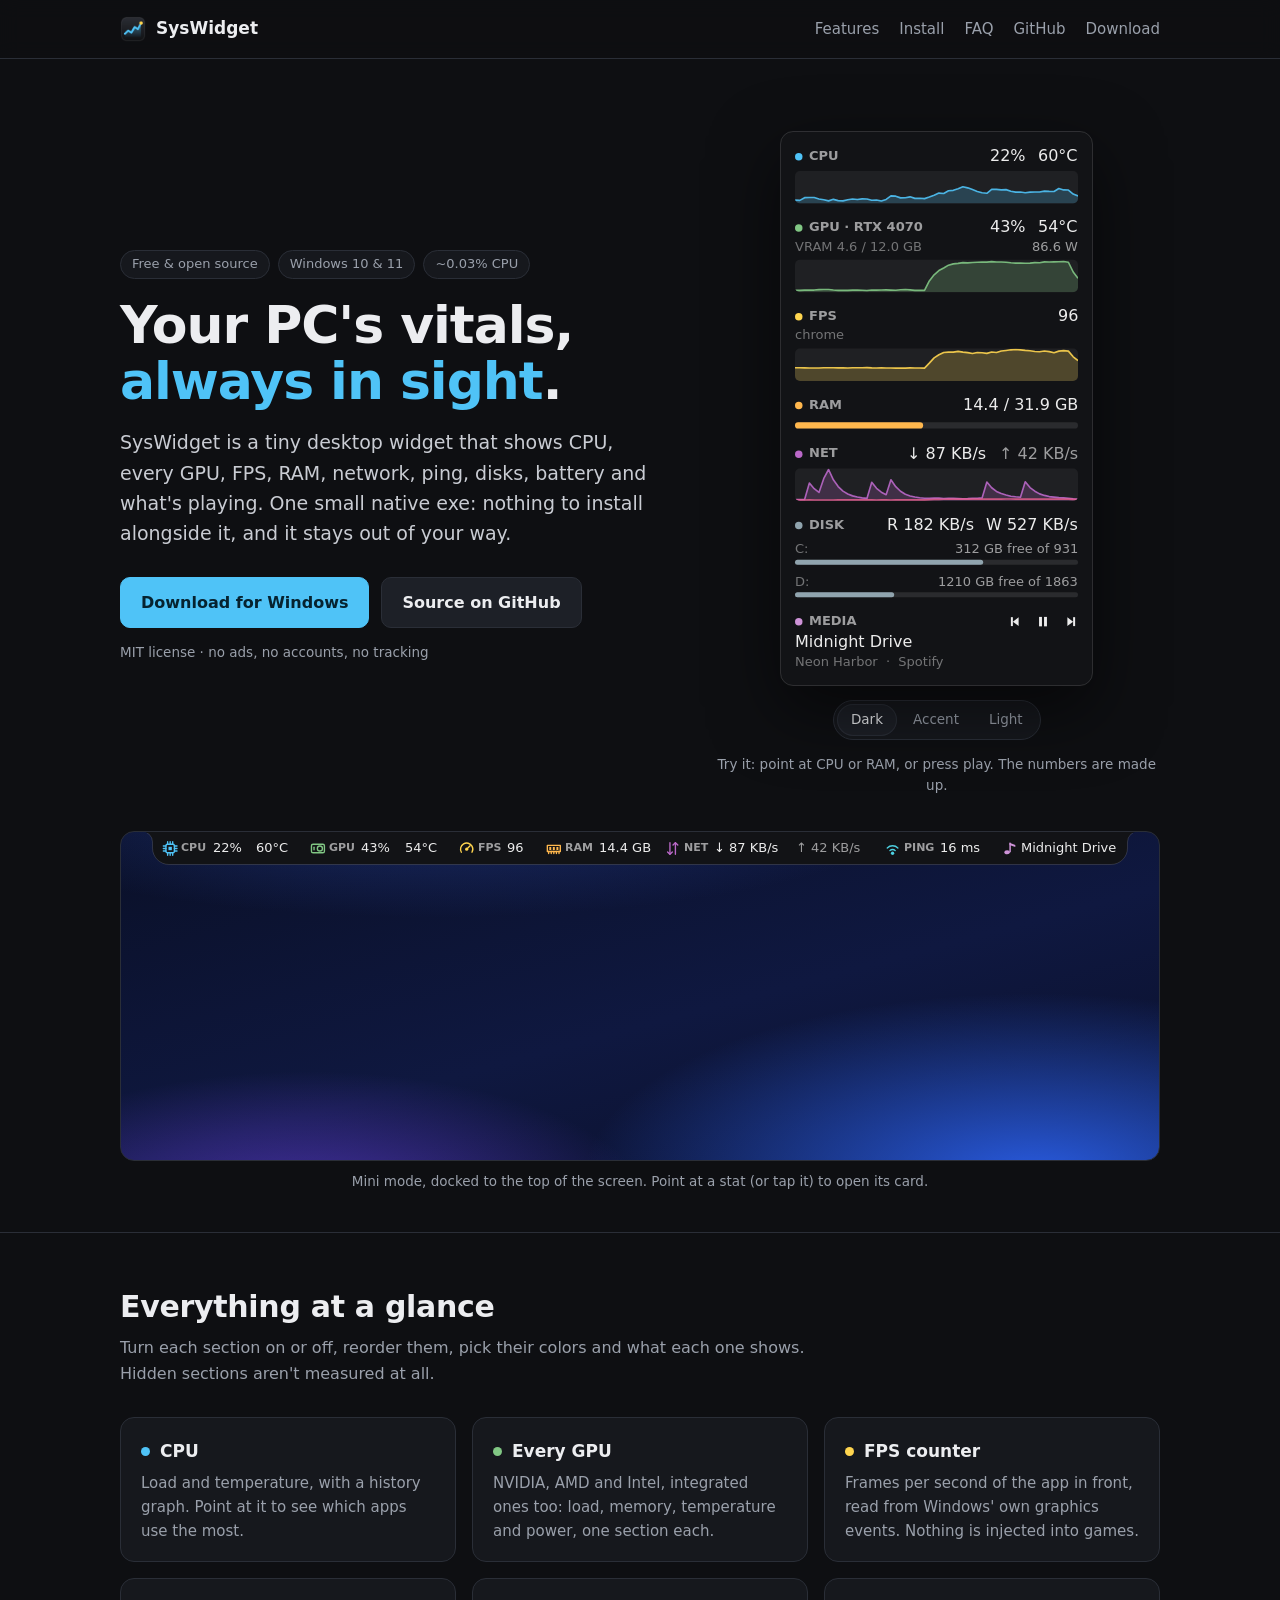
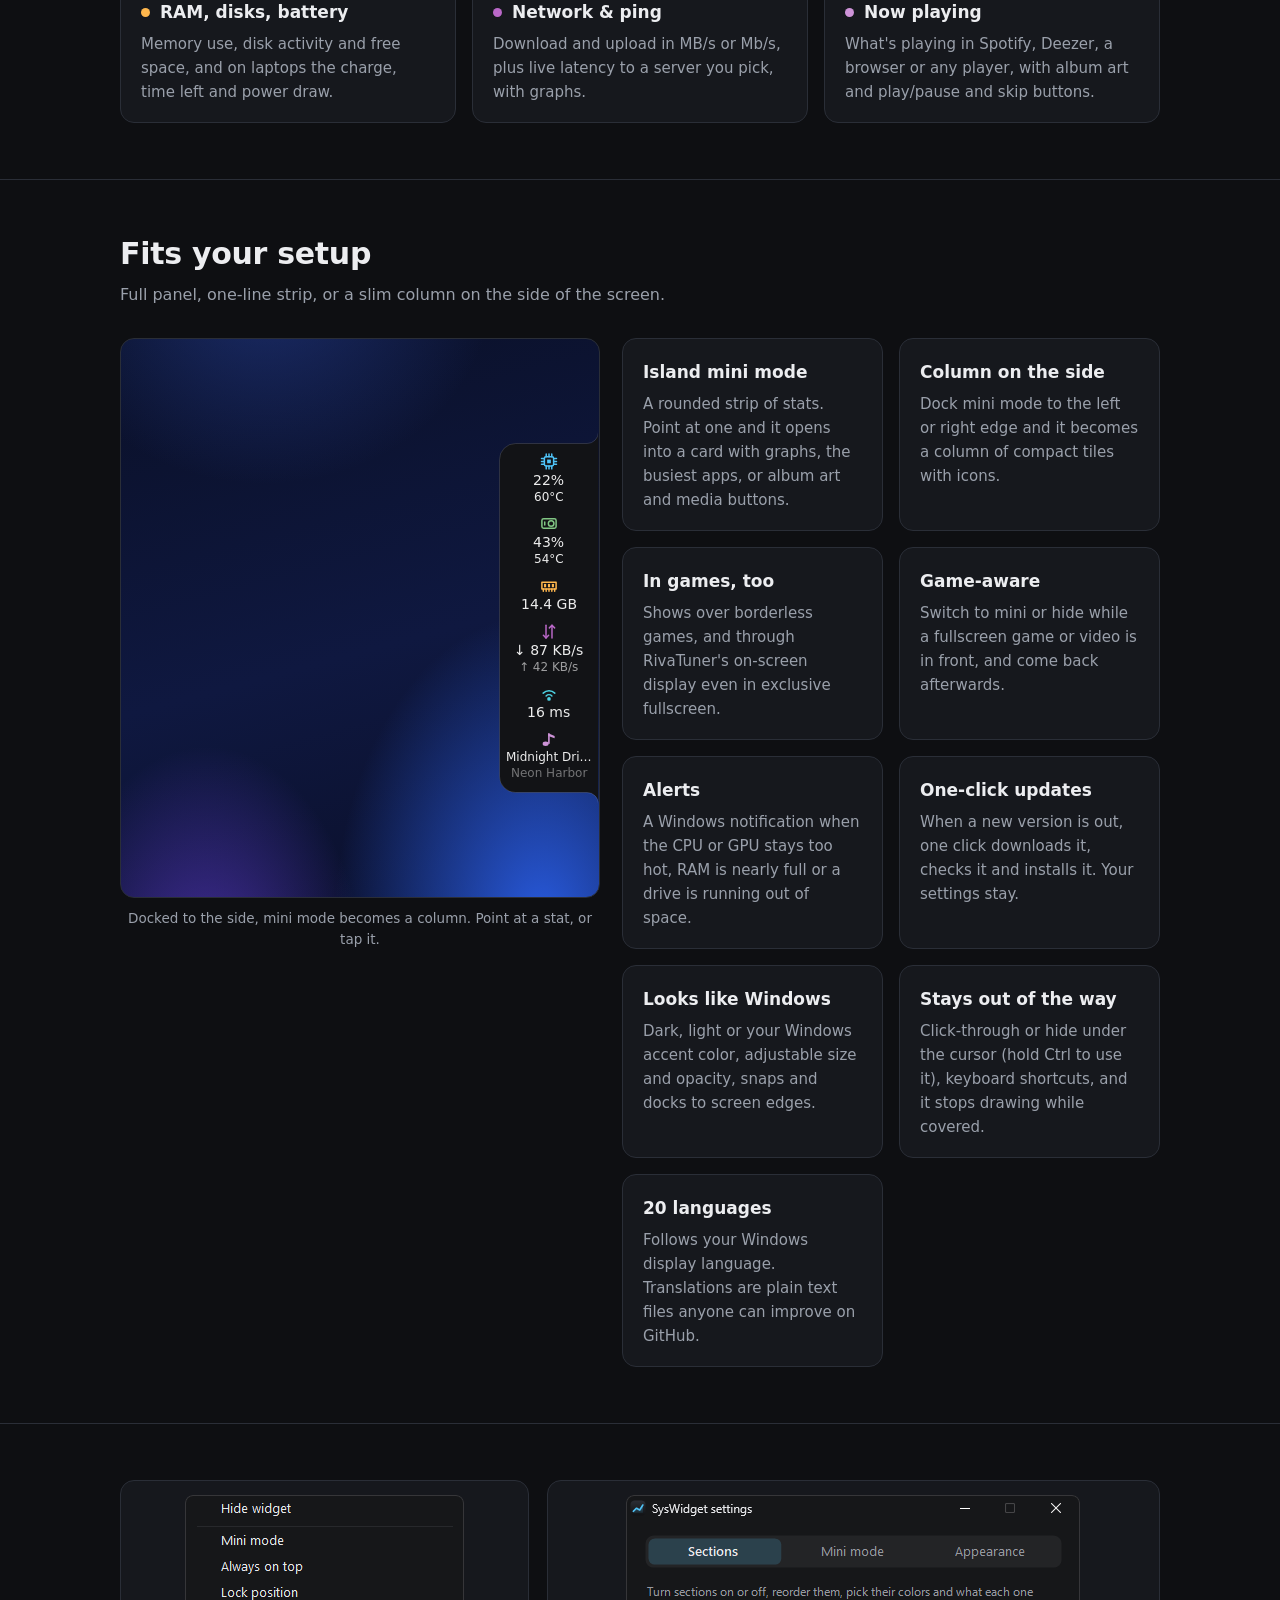
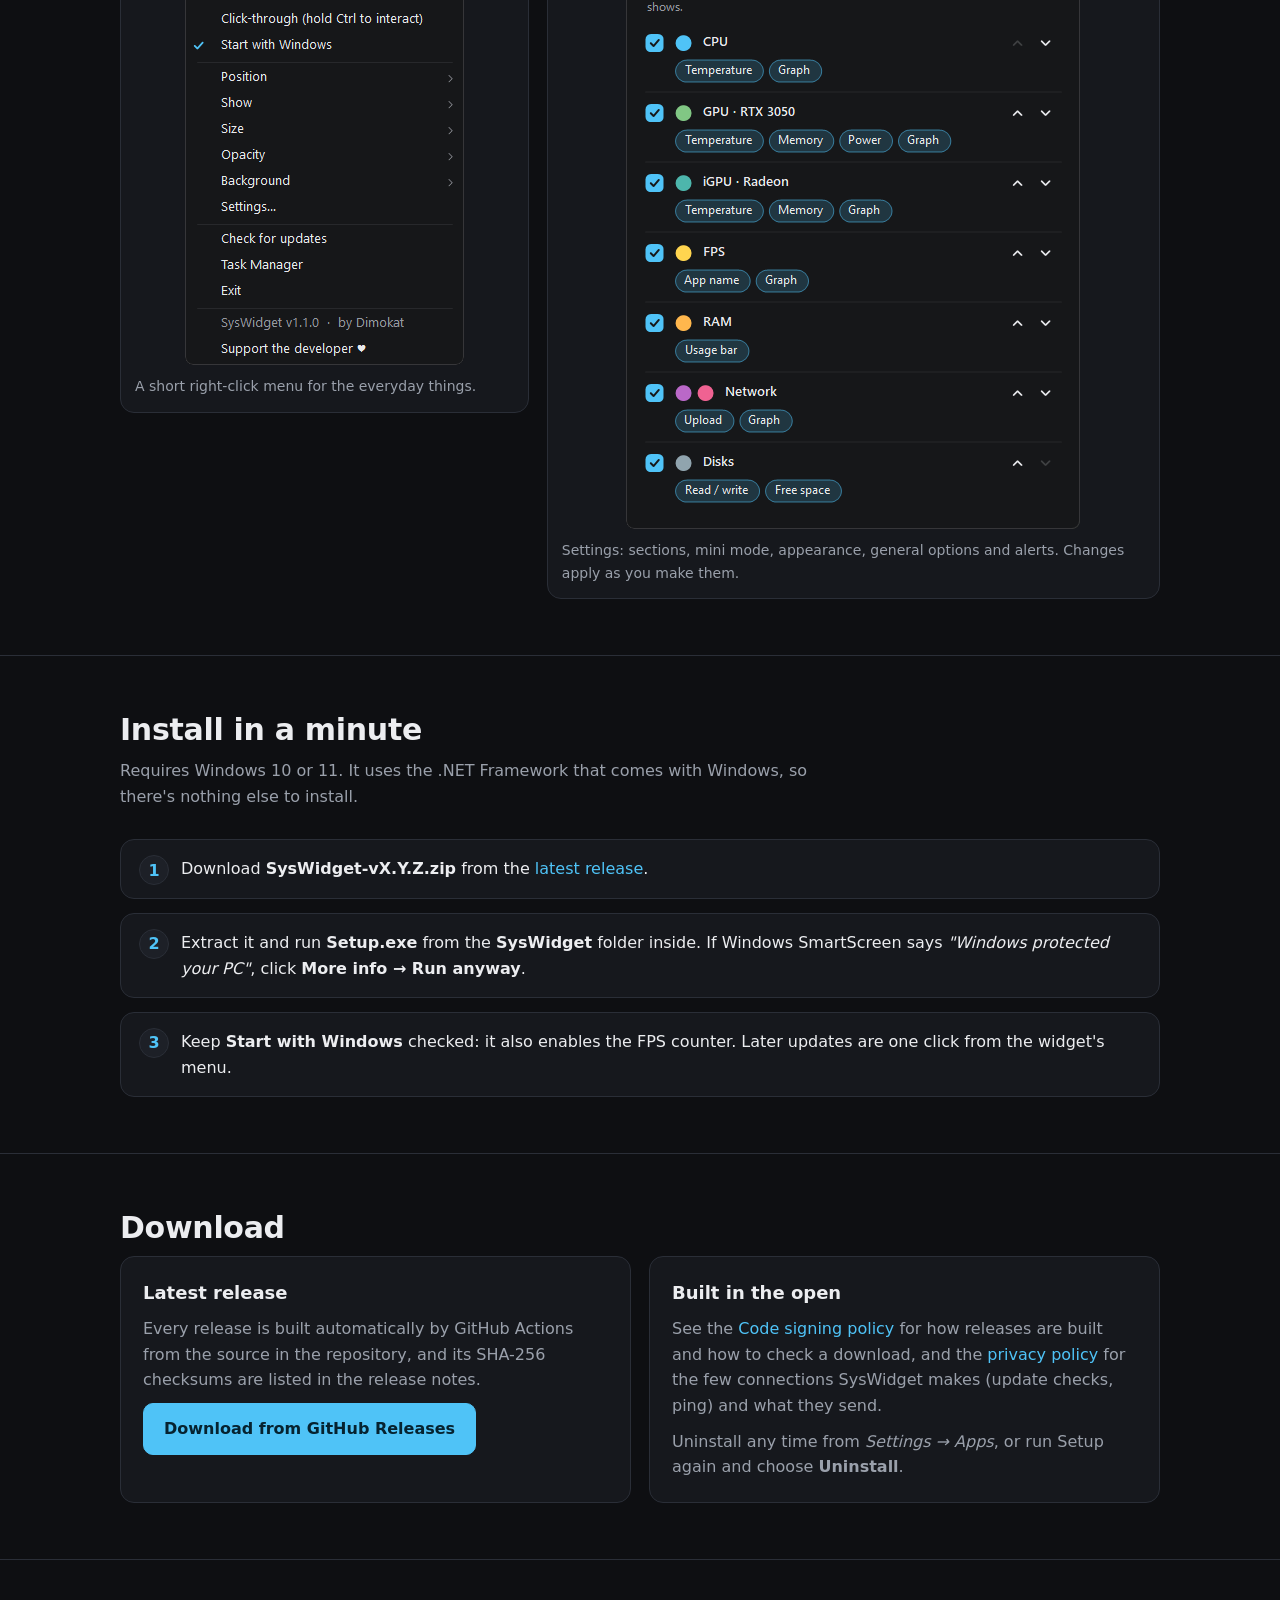
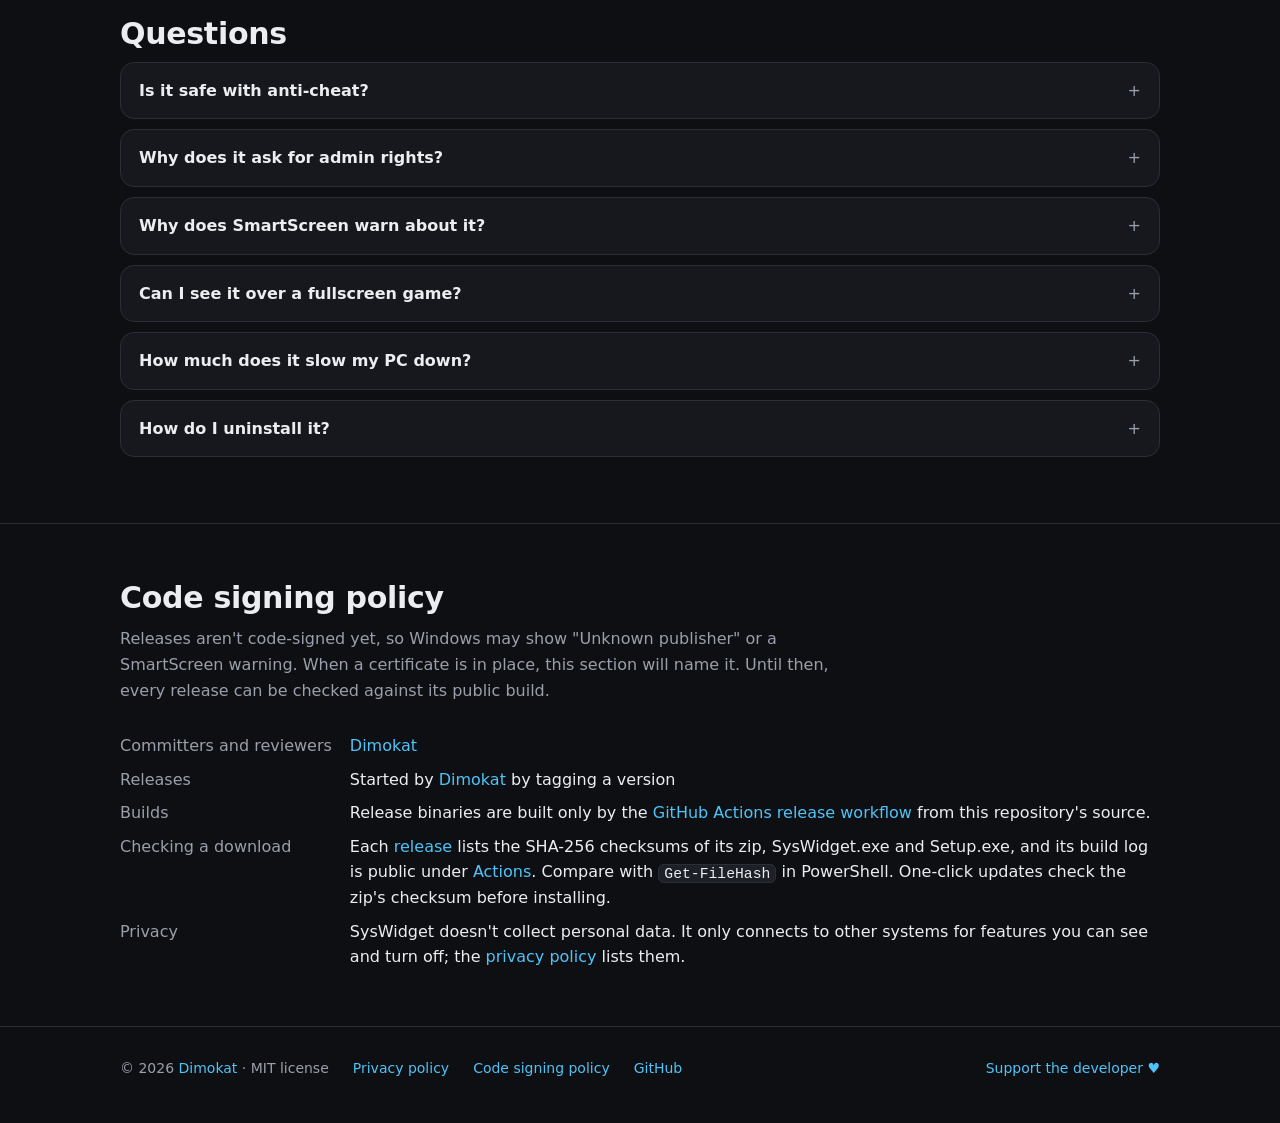
==== commit f552b532: "README: animated mini mode GIF; homepage share image The GIF shows the island opening its CPU, RAM a" ====
--- a/docs/index.html
+++ b/docs/index.html
@@ -13,7 +13,9 @@
 <meta property="og:title" content="SysWidget – free system monitor widget for Windows">
 <meta property="og:description" content="CPU, GPU, FPS, RAM, network, ping, disks, battery and now playing in a tiny native widget. Free and open source.">
 <meta property="og:url" content="https://dimokat.github.io/SysWidget/">
-<meta property="og:image" content="https://dimokat.github.io/SysWidget/widget.png">
+<meta property="og:image" content="https://dimokat.github.io/SysWidget/social-preview.png">
+<meta property="og:image:width" content="1280">
+<meta property="og:image:height" content="640">
 <meta name="twitter:card" content="summary_large_image">
 <link rel="stylesheet" href="site.css">
 <script type="application/ld+json">
@@ -30,7 +32,7 @@
   "license": "https://opensource.org/licenses/MIT",
   "author": { "@type": "Person", "name": "Dimokat", "url": "https://github.com/Dimokat" },
   "offers": { "@type": "Offer", "price": "0", "priceCurrency": "USD" },
-  "image": "https://dimokat.github.io/SysWidget/widget.png"
+  "image": "https://dimokat.github.io/SysWidget/social-preview.png"
 }
 </script>
 </head>
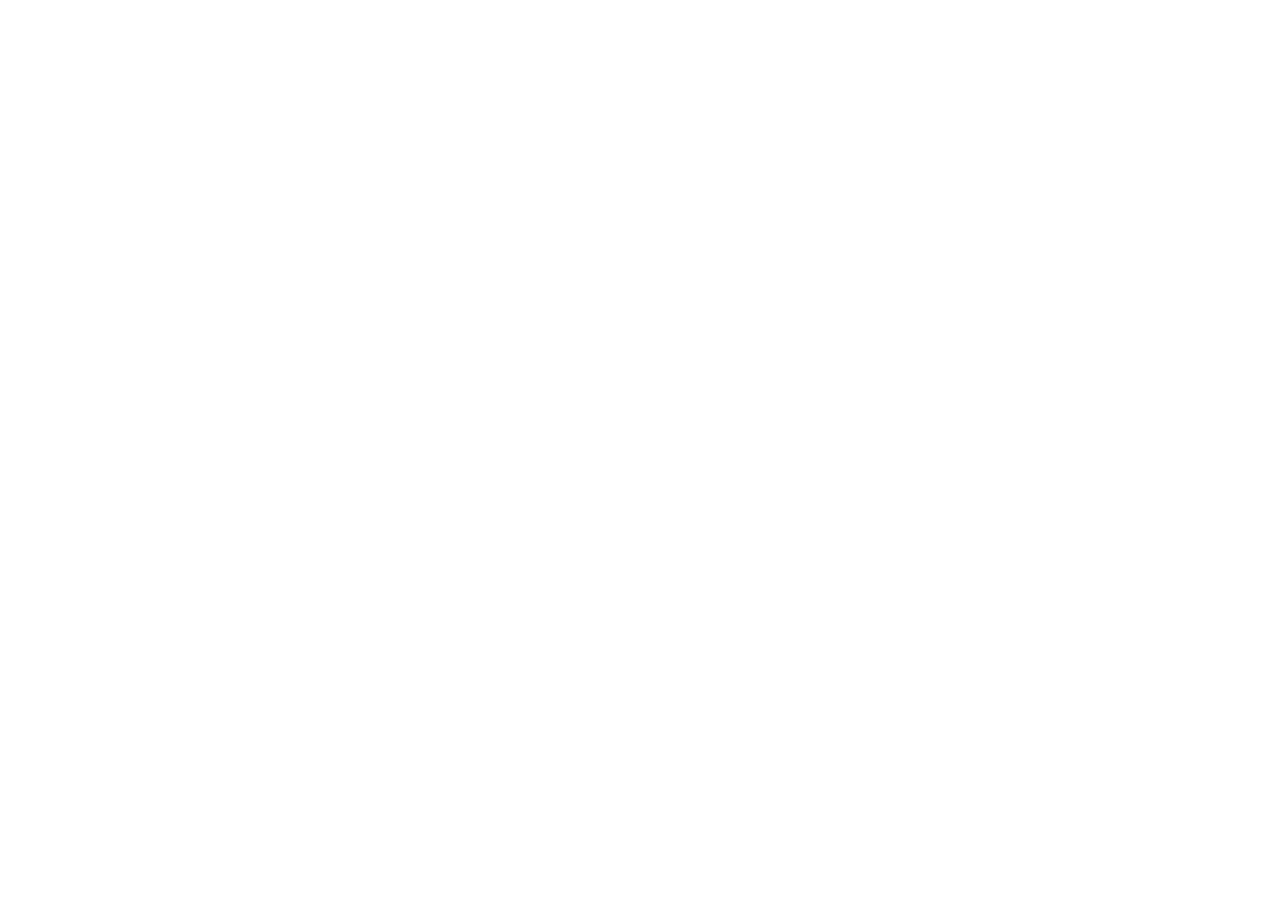
==== commit b2ec499b: "Move to the SysWidget organization and syswidget.github.io The app checks for updates and translatio" ====
--- a/docs/index.html
+++ b/docs/index.html
@@ -2,201 +2,12 @@
 <html lang="en">
 <head>
 <meta charset="utf-8">
-<meta name="viewport" content="width=device-width, initial-scale=1">
-<title>SysWidget – free system monitor widget for Windows (CPU, GPU, FPS, RAM)</title>
-<meta name="description" content="SysWidget is a free, open-source desktop widget for Windows 10 and 11 that shows CPU, every GPU, FPS, RAM, network, ping, disks, battery and what's playing. One small native exe, about 0.03% CPU.">
-<meta name="google-site-verification" content="p8hsI1Sp7bg6Uz8SQ_zTuYaq30LCVC33C7e0LCbC57w">
-<link rel="canonical" href="https://dimokat.github.io/SysWidget/">
-<link rel="icon" href="favicon.ico">
-<meta property="og:type" content="website">
-<meta property="og:site_name" content="SysWidget">
-<meta property="og:title" content="SysWidget – free system monitor widget for Windows">
-<meta property="og:description" content="CPU, GPU, FPS, RAM, network, ping, disks, battery and now playing in a tiny native widget. Free and open source.">
-<meta property="og:url" content="https://dimokat.github.io/SysWidget/">
-<meta property="og:image" content="https://dimokat.github.io/SysWidget/social-preview.png">
-<meta property="og:image:width" content="1280">
-<meta property="og:image:height" content="640">
-<meta name="twitter:card" content="summary_large_image">
-<link rel="stylesheet" href="site.css">
-<script type="application/ld+json">
-{
-  "@context": "https://schema.org",
-  "@type": "SoftwareApplication",
-  "name": "SysWidget",
-  "description": "A free, open-source system monitor widget for Windows that shows CPU, GPU, FPS, RAM, network, ping, disks, battery and now playing.",
-  "applicationCategory": "UtilitiesApplication",
-  "operatingSystem": "Windows 10, Windows 11",
-  "url": "https://dimokat.github.io/SysWidget/",
-  "downloadUrl": "https://github.com/Dimokat/SysWidget/releases/latest",
-  "softwareHelp": "https://github.com/Dimokat/SysWidget#readme",
-  "license": "https://opensource.org/licenses/MIT",
-  "author": { "@type": "Person", "name": "Dimokat", "url": "https://github.com/Dimokat" },
-  "offers": { "@type": "Offer", "price": "0", "priceCurrency": "USD" },
-  "image": "https://dimokat.github.io/SysWidget/social-preview.png"
-}
-</script>
+<title>SysWidget has moved</title>
+<link rel="canonical" href="https://syswidget.github.io/">
+<meta http-equiv="refresh" content="0; url=https://syswidget.github.io/">
+<meta name="robots" content="noindex">
 </head>
 <body>
-
-<header class="top">
-  <div class="wrap">
-    <a class="brand" href="#"><img src="favicon.ico" alt="">SysWidget</a>
-    <nav>
-      <a href="#features">Features</a>
-      <a class="opt" href="#install">Install</a>
-      <a class="opt" href="#faq">FAQ</a>
-      <a href="https://github.com/Dimokat/SysWidget">GitHub</a>
-      <a href="#download">Download</a>
-    </nav>
-  </div>
-</header>
-
-<main>
-<div class="hero">
-  <div class="wrap">
-    <div>
-      <div class="eyebrow"><span>Free &amp; open source</span><span>Windows 10 &amp; 11</span><span>~0.03% CPU</span></div>
-      <h1>Your PC's vitals, <em>always in sight</em>.</h1>
-      <p class="lead">SysWidget is a tiny desktop widget that shows CPU, every GPU, FPS, RAM, network, ping, disks, battery and what's playing. One small native exe: nothing to install alongside it, and it stays out of your way.</p>
-      <div class="cta">
-        <a class="btn primary" href="https://github.com/Dimokat/SysWidget/releases/latest">Download for Windows</a>
-        <a class="btn" href="https://github.com/Dimokat/SysWidget">Source on GitHub</a>
-      </div>
-      <p class="small" style="margin-top:14px">MIT license · no ads, no accounts, no tracking</p>
-    </div>
-    <div class="demo-full" data-demo="full">
-      <div class="sw-stage" data-sections="cpu gpu:0 fps ram net disk media">
-        <img src="widget.png" width="300" height="548" alt="SysWidget showing CPU, two GPUs, FPS, RAM, network and disks">
-      </div>
-      <div class="themes" role="group" aria-label="Panel color">
-        <button type="button" data-theme-pick="0" aria-pressed="true">Dark</button>
-        <button type="button" data-theme-pick="1" aria-pressed="false">Accent</button>
-        <button type="button" data-theme-pick="2" aria-pressed="false">Light</button>
-      </div>
-      <p class="demo-note">Try it: point at CPU or RAM, or press play. The numbers are made up.</p>
-    </div>
-  </div>
-  <div class="wrap strip">
-    <div class="island-stage" data-demo="row" data-sections="cpu gpu:0 fps ram net ping media">
-      <img src="mini.png" alt="Mini mode: all stats on a single line">
-    </div>
-    <p class="demo-note">Mini mode, docked to the top of the screen. Point at a stat (or tap it) to open its card.</p>
-  </div>
-</div>
-
-<section id="features">
-  <div class="wrap">
-    <h2>Everything at a glance</h2>
-    <p class="sub">Turn each section on or off, reorder them, pick their colors and what each one shows. Hidden sections aren't measured at all.</p>
-    <div class="grid">
-      <div class="card"><h3><span class="dot" style="background:var(--cpu)"></span>CPU</h3><p>Load and temperature, with a history graph. Point at it to see which apps use the most.</p></div>
-      <div class="card"><h3><span class="dot" style="background:var(--gpu)"></span>Every GPU</h3><p>NVIDIA, AMD and Intel, integrated ones too: load, memory, temperature and power, one section each.</p></div>
-      <div class="card"><h3><span class="dot" style="background:var(--fps)"></span>FPS counter</h3><p>Frames per second of the app in front, read from Windows' own graphics events. Nothing is injected into games.</p></div>
-      <div class="card"><h3><span class="dot" style="background:var(--ram)"></span>RAM, disks, battery</h3><p>Memory use, disk activity and free space, and on laptops the charge, time left and power draw.</p></div>
-      <div class="card"><h3><span class="dot" style="background:var(--net)"></span>Network &amp; ping</h3><p>Download and upload in MB/s or Mb/s, plus live latency to a server you pick, with graphs.</p></div>
-      <div class="card"><h3><span class="dot" style="background:var(--media)"></span>Now playing</h3><p>What's playing in Spotify, Deezer, a browser or any player, with album art and play/pause and skip buttons.</p></div>
-    </div>
-  </div>
-</section>
-
-<section>
-  <div class="wrap">
-    <h2>Fits your setup</h2>
-    <p class="sub">Full panel, one-line strip, or a slim column on the side of the screen.</p>
-    <div class="setup">
-    <figure class="column-demo">
-      <div class="island-stage tall" data-demo="column" data-sections="cpu gpu:0 ram net ping media"></div>
-      <figcaption class="demo-note">Docked to the side, mini mode becomes a column. Point at a stat, or tap it.</figcaption>
-    </figure>
-    <div class="grid">
-      <div class="card"><h3>Island mini mode</h3><p>A rounded strip of stats. Point at one and it opens into a card with graphs, the busiest apps, or album art and media buttons.</p></div>
-      <div class="card"><h3>Column on the side</h3><p>Dock mini mode to the left or right edge and it becomes a column of compact tiles with icons.</p></div>
-      <div class="card"><h3>In games, too</h3><p>Shows over borderless games, and through RivaTuner's on-screen display even in exclusive fullscreen.</p></div>
-      <div class="card"><h3>Game-aware</h3><p>Switch to mini or hide while a fullscreen game or video is in front, and come back afterwards.</p></div>
-      <div class="card"><h3>Alerts</h3><p>A Windows notification when the CPU or GPU stays too hot, RAM is nearly full or a drive is running out of space.</p></div>
-      <div class="card"><h3>One-click updates</h3><p>When a new version is out, one click downloads it, checks it and installs it. Your settings stay.</p></div>
-      <div class="card"><h3>Looks like Windows</h3><p>Dark, light or your Windows accent color, adjustable size and opacity, snaps and docks to screen edges.</p></div>
-      <div class="card"><h3>Stays out of the way</h3><p>Click-through or hide under the cursor (hold Ctrl to use it), keyboard shortcuts, and it stops drawing while covered.</p></div>
-      <div class="card"><h3>20 languages</h3><p>Follows your Windows display language. Translations are plain text files anyone can improve on GitHub.</p></div>
-    </div>
-    </div>
-  </div>
-</section>
-
-<section>
-  <div class="wrap gallery">
-    <figure><img src="menu.png" alt="SysWidget's right-click menu"><figcaption>A short right-click menu for the everyday things.</figcaption></figure>
-    <figure><img src="settings.png" alt="SysWidget settings: section order, colors and details"><figcaption>Settings: sections, mini mode, appearance, general options and alerts. Changes apply as you make them.</figcaption></figure>
-  </div>
-</section>
-
-<section id="install">
-  <div class="wrap">
-    <h2>Install in a minute</h2>
-    <p class="sub">Requires Windows 10 or 11. It uses the .NET Framework that comes with Windows, so there's nothing else to install.</p>
-    <ol class="steps">
-      <li>Download <b>SysWidget-vX.Y.Z.zip</b> from the <a href="https://github.com/Dimokat/SysWidget/releases/latest">latest release</a>.</li>
-      <li>Extract it and run <b>Setup.exe</b> from the <b>SysWidget</b> folder inside. If Windows SmartScreen says <i>"Windows protected your PC"</i>, click <b>More info → Run anyway</b>.</li>
-      <li>Keep <b>Start with Windows</b> checked: it also enables the FPS counter. Later updates are one click from the widget's menu.</li>
-    </ol>
-  </div>
-</section>
-
-<section id="download">
-  <div class="wrap">
-    <h2>Download</h2>
-    <div class="download">
-      <div class="box">
-        <h3>Latest release</h3>
-        <p>Every release is built automatically by GitHub Actions from the source in the repository, and its SHA-256 checksums are listed in the release notes.</p>
-        <p><a class="btn primary" href="https://github.com/Dimokat/SysWidget/releases/latest">Download from GitHub Releases</a></p>
-      </div>
-      <div class="box">
-        <h3>Built in the open</h3>
-        <p>See the <a href="#code-signing-policy">Code signing policy</a> for how releases are built and how to check a download, and the <a href="privacy.html">privacy policy</a> for the few connections SysWidget makes (update checks, ping) and what they send.</p>
-        <p>Uninstall any time from <i>Settings → Apps</i>, or run Setup again and choose <b>Uninstall</b>.</p>
-      </div>
-    </div>
-  </div>
-</section>
-
-<section id="faq">
-  <div class="wrap">
-    <h2>Questions</h2>
-    <details><summary>Is it safe with anti-cheat?</summary><p>Yes. SysWidget never injects anything into games. The FPS counter reads the same Windows graphics events that Microsoft's PresentMon uses, and the in-game display goes through RivaTuner, which draws it.</p></details>
-    <details><summary>Why does it ask for admin rights?</summary><p>Only the FPS counter needs them: Windows allows reading graphics events only for programs running as admin. With <b>Start with Windows</b> on, it starts through a scheduled task with highest privileges, so there's no prompt at sign-in.</p></details>
-    <details><summary>Why does SmartScreen warn about it?</summary><p>SmartScreen warns about new downloads until they build up reputation or are code-signed. All the source code and the automated build are public on GitHub.</p></details>
-    <details><summary>Can I see it over a fullscreen game?</summary><p>Over borderless or windowed fullscreen games, yes, with <b>Always on top</b>. For exclusive fullscreen, turn on <b>Show in games through RivaTuner</b> in Settings: it hands your stats to RivaTuner Statistics Server, which shows them in the game.</p></details>
-    <details><summary>How much does it slow my PC down?</summary><p>About 0.03% CPU. It reads Windows' own performance counters, measures only what's shown, slows down on battery and stops drawing while it's covered.</p></details>
-    <details><summary>How do I uninstall it?</summary><p>From <i>Settings → Apps</i> in Windows, or run Setup.exe again and choose <b>Uninstall</b>. You can also remove your settings there.</p></details>
-  </div>
-</section>
-
-<section id="code-signing-policy" class="policy">
-  <div class="wrap">
-    <h2>Code signing policy</h2>
-    <p class="sub">Releases aren't code-signed yet, so Windows may show "Unknown publisher" or a SmartScreen warning. When a certificate is in place, this section will name it. Until then, every release can be checked against its public build.</p>
-    <dl>
-      <dt>Committers and reviewers</dt><dd><a href="https://github.com/Dimokat">Dimokat</a></dd>
-      <dt>Releases</dt><dd>Started by <a href="https://github.com/Dimokat">Dimokat</a> by tagging a version</dd>
-      <dt>Builds</dt><dd>Release binaries are built only by the <a href="https://github.com/Dimokat/SysWidget/blob/main/.github/workflows/release.yml">GitHub Actions release workflow</a> from this repository's source.</dd>
-      <dt>Checking a download</dt><dd>Each <a href="https://github.com/Dimokat/SysWidget/releases">release</a> lists the SHA-256 checksums of its zip, SysWidget.exe and Setup.exe, and its build log is public under <a href="https://github.com/Dimokat/SysWidget/actions/workflows/release.yml">Actions</a>. Compare with <code>Get-FileHash</code> in PowerShell. One-click updates check the zip's checksum before installing.</dd>
-      <dt>Privacy</dt><dd>SysWidget doesn't collect personal data. It only connects to other systems for features you can see and turn off; the <a href="privacy.html">privacy policy</a> lists them.</dd>
-    </dl>
-  </div>
-</section>
-</main>
-
-<footer>
-  <div class="wrap">
-    <span>© 2026 <a href="https://github.com/Dimokat">Dimokat</a> · MIT license</span>
-    <a href="privacy.html">Privacy policy</a>
-    <a href="#code-signing-policy">Code signing policy</a>
-    <a href="https://github.com/Dimokat/SysWidget">GitHub</a>
-    <a class="sp" href="https://send.monobank.ua/jar/125L2LfHgy">Support the developer ♥</a>
-  </div>
-</footer>
-
-<script src="demo.js" defer></script>
+<p>SysWidget's homepage has moved to <a href="https://syswidget.github.io/">syswidget.github.io</a>.</p>
 </body>
 </html>
